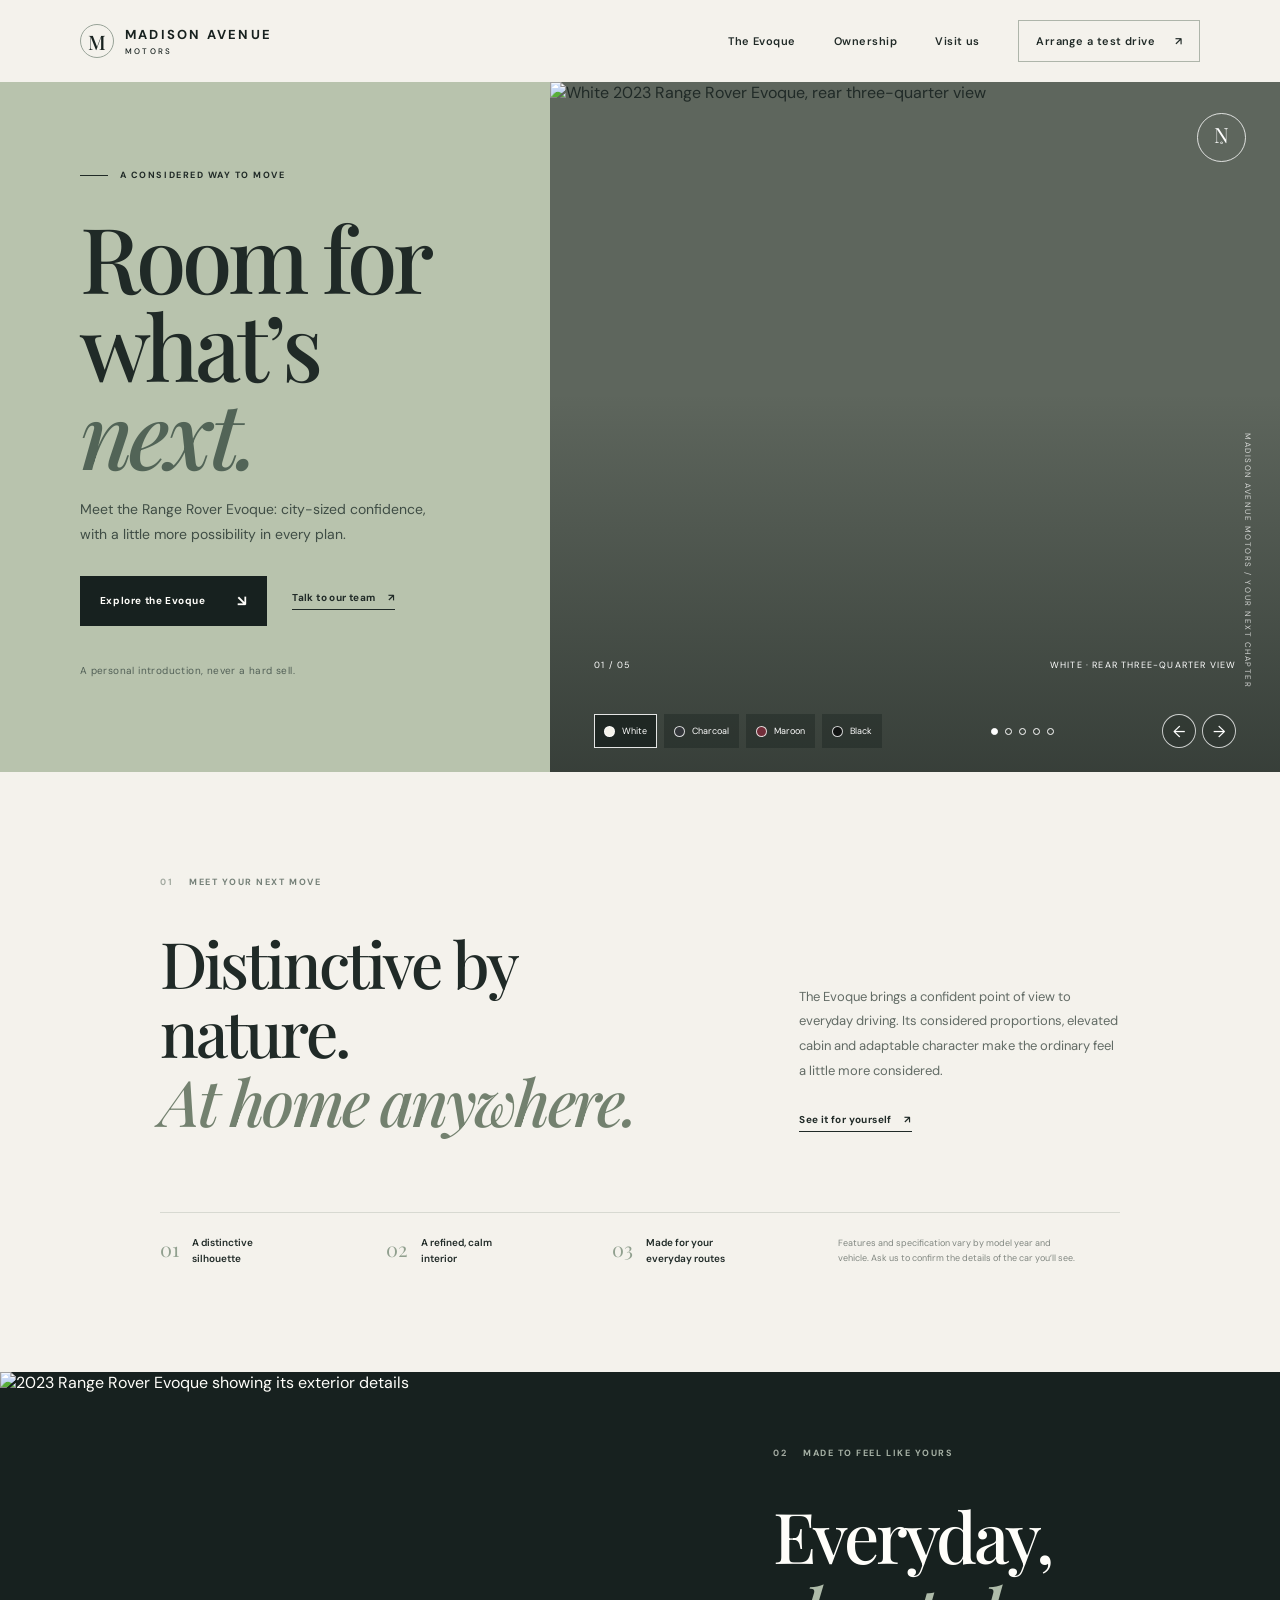
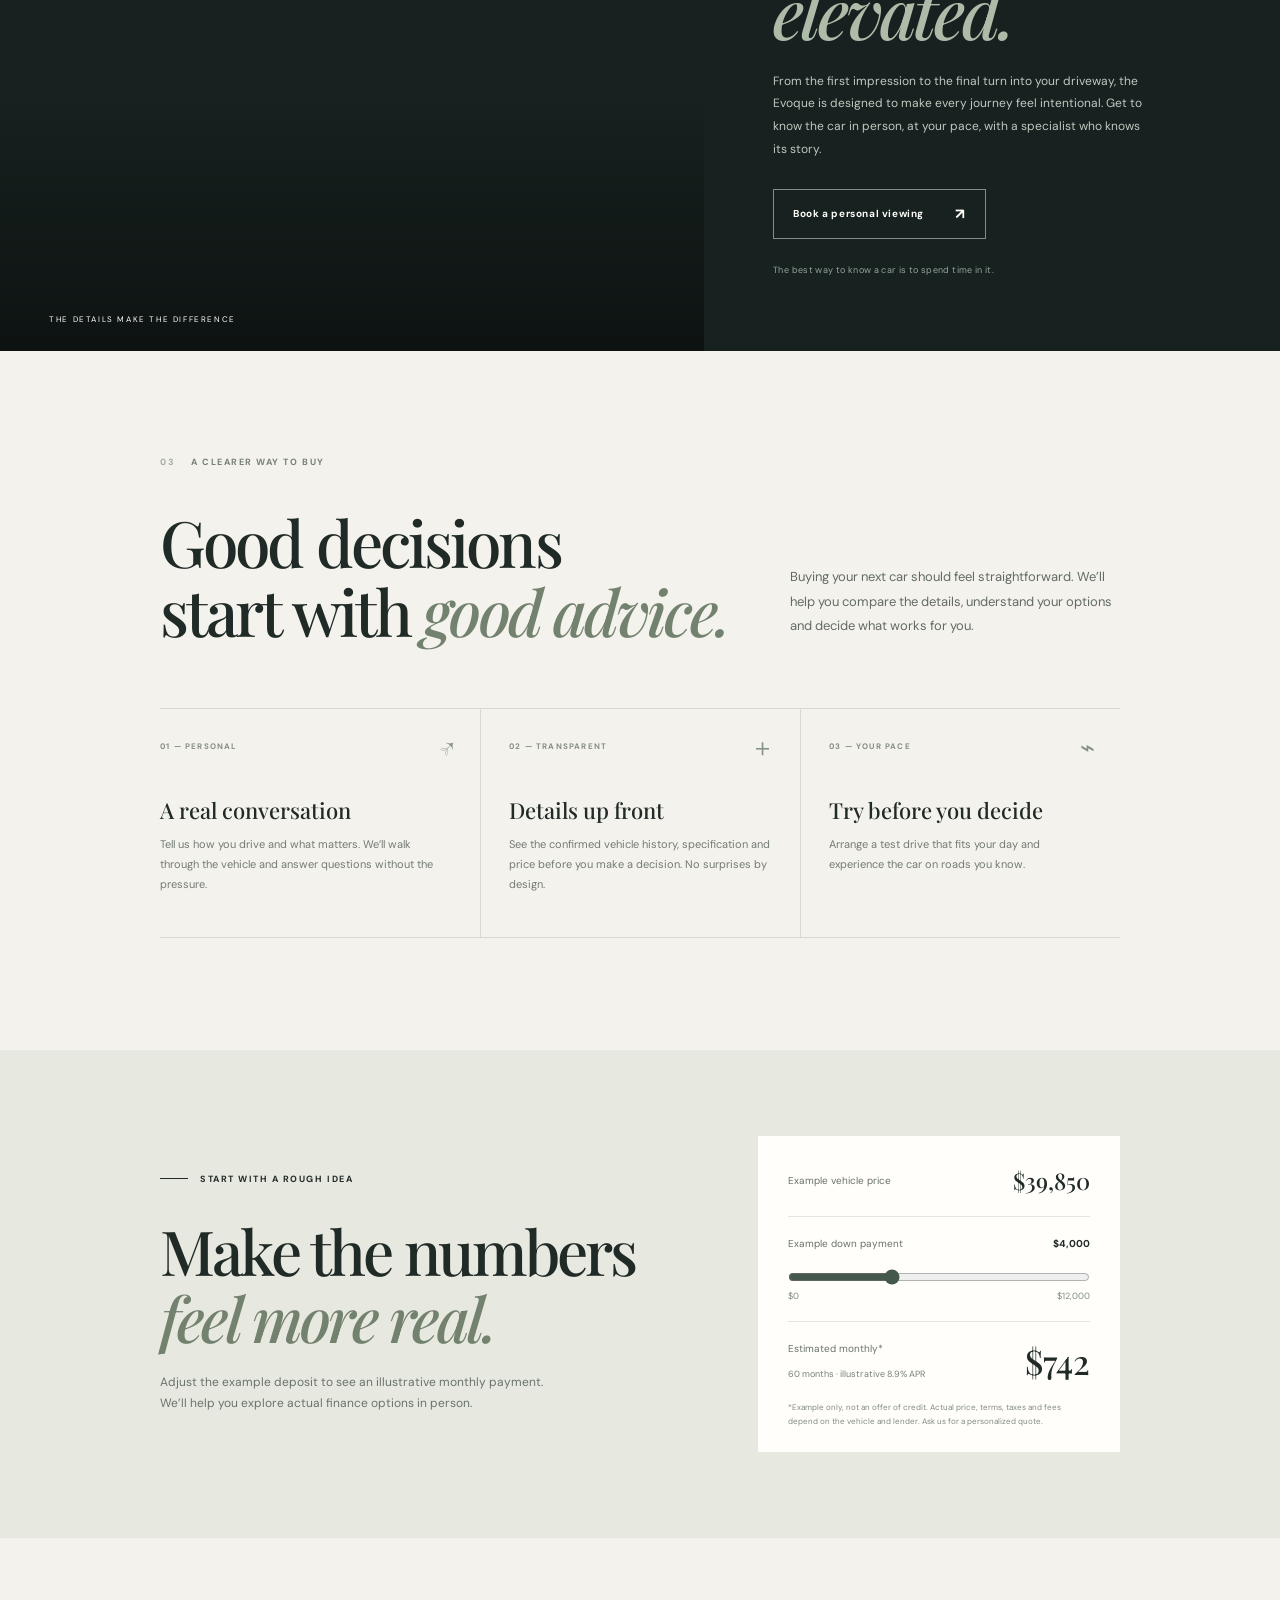
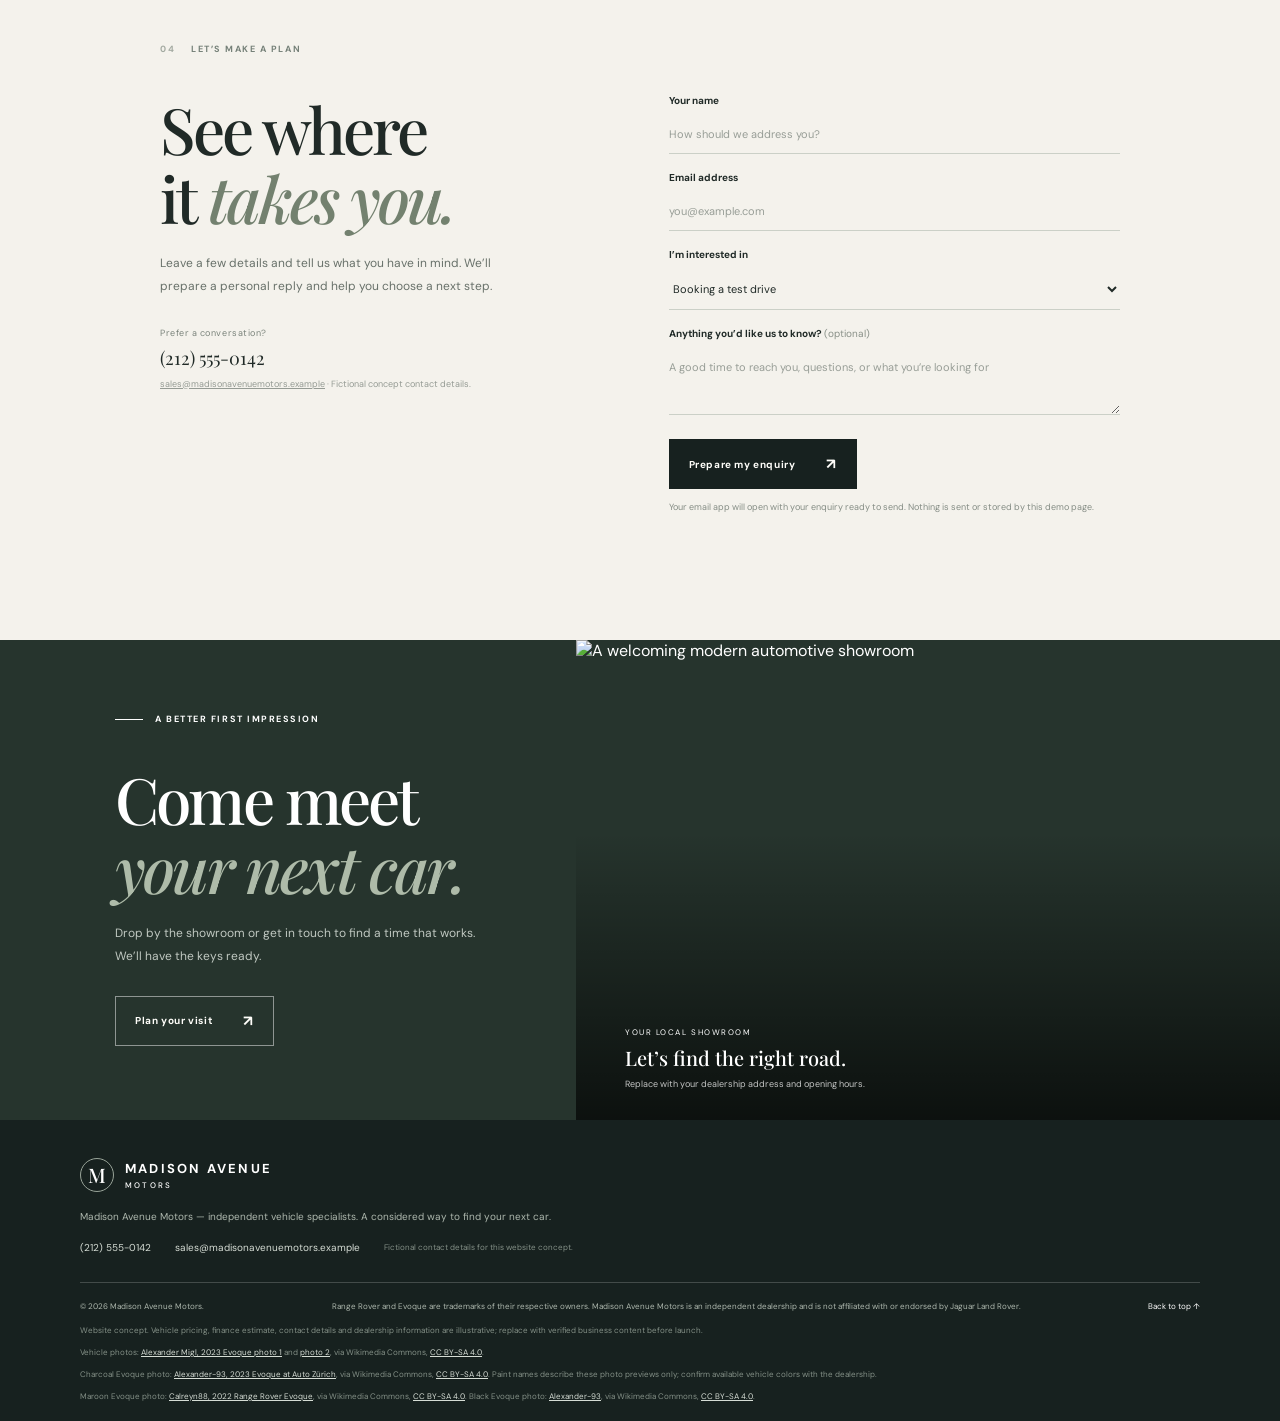
==== index.html @ 3c023bb0 "Initial approach Co-authored-by: Copilot <223556219+Copilot@users.noreply.github.com>" ====
<!doctype html>
<html lang="en">
  <head>
    <meta charset="utf-8">
    <meta name="viewport" content="width=device-width, initial-scale=1">
    <meta name="theme-color" content="#17211f">
    <meta name="description" content="Discover the Range Rover Evoque at Madison Avenue Motors. Explore the vehicle, estimate a payment and arrange a personal test drive.">
    <title>Range Rover Evoque | Madison Avenue Motors</title>
    <link rel="preconnect" href="https://fonts.googleapis.com">
    <link rel="preconnect" href="https://fonts.gstatic.com" crossorigin>
    <link href="https://fonts.googleapis.com/css2?family=DM+Sans:wght@400;500;600;700&family=Playfair+Display:wght@500;600&display=swap" rel="stylesheet">
    <link rel="stylesheet" href="styles.css">
    <script src="script.js" defer></script>
  </head>
  <body>
    <a class="skip-link" href="#main">Skip to content</a>
    <header class="site-header">
      <a class="wordmark" href="#top" aria-label="Madison Avenue Motors home">
        <span class="wordmark-icon" aria-hidden="true">M</span>
        <span>MADISON AVENUE<span class="wordmark-sub">MOTORS</span></span>
      </a>
      <button class="menu-toggle" type="button" aria-expanded="false" aria-controls="primary-nav">
        <span class="sr-only">Toggle navigation</span>
        <span></span><span></span>
      </button>
      <nav class="primary-nav" id="primary-nav" aria-label="Main navigation">
        <a href="#the-evoque">The Evoque</a>
        <a href="#ownership">Ownership</a>
        <a href="#visit">Visit us</a>
        <a class="nav-cta" href="#enquire">Arrange a test drive <span aria-hidden="true">↗</span></a>
      </nav>
    </header>

    <main id="main">
      <section class="hero" id="top" aria-labelledby="hero-title">
        <div class="hero-copy">
          <p class="eyebrow"><span class="eyebrow-line"></span> A considered way to move</p>
          <h1 id="hero-title">Room for<br>what’s <em>next.</em></h1>
          <p class="hero-description">Meet the Range Rover Evoque: city-sized confidence, with a little more possibility in every plan.</p>
          <div class="hero-actions">
            <a class="button button-dark" href="#the-evoque">Explore the Evoque <span aria-hidden="true">↘</span></a>
            <a class="text-link" href="#enquire">Talk to our team <span aria-hidden="true">↗</span></a>
          </div>
          <p class="hero-note">A personal introduction, never a hard sell.</p>
        </div>
        <div class="hero-visual" aria-label="Range Rover Evoque photo gallery">
          <img
            class="gallery-image"
            src="https://thumb.wikimedia.org/wikipedia/commons/thumb/c/c4/2023_Range_Rover_Evoque_%28L551%29_IMG_3586.jpg/1920px-2023_Range_Rover_Evoque_%28L551%29_IMG_3586.jpg"
            alt="White 2023 Range Rover Evoque, rear three-quarter view"
            fetchpriority="high">
          <div class="image-caption" aria-live="polite" aria-atomic="true">
            <span data-gallery-count>01 / 05</span>
            <span data-gallery-caption>White · rear three-quarter view</span>
          </div>
          <div class="gallery-controls">
            <div class="paint-options" role="group" aria-label="Choose a paint preview">
              <button class="paint-swatch is-selected" type="button" data-paint="white" aria-label="Show white Evoque photos" aria-pressed="true">
                <span class="swatch-dot swatch-white" aria-hidden="true"></span>
                <span>White</span>
              </button>
              <button class="paint-swatch" type="button" data-paint="charcoal" aria-label="Show charcoal Evoque photo" aria-pressed="false">
                <span class="swatch-dot swatch-charcoal" aria-hidden="true"></span>
                <span>Charcoal</span>
              </button>
              <button class="paint-swatch" type="button" data-paint="maroon" aria-label="Show maroon Evoque photo" aria-pressed="false">
                <span class="swatch-dot swatch-maroon" aria-hidden="true"></span>
                <span>Maroon</span>
              </button>
              <button class="paint-swatch" type="button" data-paint="black" aria-label="Show black Evoque photo" aria-pressed="false">
                <span class="swatch-dot swatch-black" aria-hidden="true"></span>
                <span>Black</span>
              </button>
            </div>
            <div class="gallery-dots" role="group" aria-label="Choose a gallery photo">
              <button class="gallery-dot is-selected" type="button" data-slide="0" aria-label="Photo 1 of 5" aria-pressed="true"></button>
              <button class="gallery-dot" type="button" data-slide="1" aria-label="Photo 2 of 5" aria-pressed="false"></button>
              <button class="gallery-dot" type="button" data-slide="2" aria-label="Photo 3 of 5" aria-pressed="false"></button>
              <button class="gallery-dot" type="button" data-slide="3" aria-label="Photo 4 of 5" aria-pressed="false"></button>
              <button class="gallery-dot" type="button" data-slide="4" aria-label="Photo 5 of 5" aria-pressed="false"></button>
            </div>
            <div class="gallery-arrows">
              <button class="gallery-arrow" type="button" data-gallery-prev aria-label="Previous photo">←</button>
              <button class="gallery-arrow" type="button" data-gallery-next aria-label="Next photo">→</button>
            </div>
          </div>
          <span class="hero-stamp" aria-hidden="true">N<br><span>°</span></span>
        </div>
        <div class="hero-side-note" aria-hidden="true">MADISON AVENUE MOTORS / YOUR NEXT CHAPTER</div>
      </section>

      <section class="intro section-wrap" id="the-evoque">
        <div class="section-kicker"><span>01</span><span>Meet your next move</span></div>
        <div class="intro-main">
          <h2>Distinctive by nature.<br><em>At home anywhere.</em></h2>
          <div class="intro-body">
            <p>The Evoque brings a confident point of view to everyday driving. Its considered proportions, elevated cabin and adaptable character make the ordinary feel a little more considered.</p>
            <a class="underlined-link" href="#enquire">See it for yourself <span aria-hidden="true">↗</span></a>
          </div>
        </div>
        <div class="detail-strip" aria-label="Vehicle highlights">
          <div><span class="detail-number">01</span><span class="detail-label">A distinctive<br>silhouette</span></div>
          <div><span class="detail-number">02</span><span class="detail-label">A refined, calm<br>interior</span></div>
          <div><span class="detail-number">03</span><span class="detail-label">Made for your<br>everyday routes</span></div>
          <p>Features and specification vary by model year and vehicle. Ask us to confirm the details of the car you’ll see.</p>
        </div>
      </section>

      <section class="vehicle-feature">
        <div class="feature-image">
          <img src="https://thumb.wikimedia.org/wikipedia/commons/thumb/e/e5/2023_Range_Rover_Evoque_%28L551%29_IMG_3588.jpg/1920px-2023_Range_Rover_Evoque_%28L551%29_IMG_3588.jpg" alt="2023 Range Rover Evoque showing its exterior details" loading="lazy">
          <span class="photo-tag">THE DETAILS MAKE THE DIFFERENCE</span>
        </div>
        <div class="feature-copy">
          <div class="section-kicker section-kicker-light"><span>02</span><span>Made to feel like yours</span></div>
          <h2>Everyday,<br><em>elevated.</em></h2>
          <p>From the first impression to the final turn into your driveway, the Evoque is designed to make every journey feel intentional. Get to know the car in person, at your pace, with a specialist who knows its story.</p>
          <a class="button button-light" href="#enquire">Book a personal viewing <span aria-hidden="true">↗</span></a>
          <span class="feature-footnote">The best way to know a car is to spend time in it.</span>
        </div>
      </section>

      <section class="ownership section-wrap" id="ownership">
        <div class="section-kicker"><span>03</span><span>A clearer way to buy</span></div>
        <div class="ownership-heading">
          <h2>Good decisions<br>start with <em>good advice.</em></h2>
          <p>Buying your next car should feel straightforward. We’ll help you compare the details, understand your options and decide what works for you.</p>
        </div>
        <div class="ownership-grid">
          <article class="ownership-card">
            <span class="card-index">01 — PERSONAL</span>
            <span class="card-icon" aria-hidden="true">↗</span>
            <h3>A real conversation</h3>
            <p>Tell us how you drive and what matters. We’ll walk through the vehicle and answer questions without the pressure.</p>
          </article>
          <article class="ownership-card">
            <span class="card-index">02 — TRANSPARENT</span>
            <span class="card-icon" aria-hidden="true">＋</span>
            <h3>Details up front</h3>
            <p>See the confirmed vehicle history, specification and price before you make a decision. No surprises by design.</p>
          </article>
          <article class="ownership-card">
            <span class="card-index">03 — YOUR PACE</span>
            <span class="card-icon" aria-hidden="true">⌁</span>
            <h3>Try before you decide</h3>
            <p>Arrange a test drive that fits your day and experience the car on roads you know.</p>
          </article>
        </div>
      </section>

      <section class="estimate-band" aria-labelledby="estimate-title">
        <div>
          <p class="eyebrow"><span class="eyebrow-line"></span> Start with a rough idea</p>
          <h2 id="estimate-title">Make the numbers<br><em>feel more real.</em></h2>
          <p class="estimate-copy">Adjust the example deposit to see an illustrative monthly payment. We’ll help you explore actual finance options in person.</p>
        </div>
        <div class="calculator" aria-label="Illustrative payment estimator">
          <div class="estimate-price"><span>Example vehicle price</span><strong>$39,850</strong></div>
          <label for="deposit-range">Example down payment <strong id="deposit-value">$4,000</strong></label>
          <input id="deposit-range" type="range" min="0" max="12000" step="500" value="4000" aria-describedby="estimate-disclaimer">
          <div class="range-labels"><span>$0</span><span>$12,000</span></div>
          <div class="payment-output"><span>Estimated monthly*</span><strong id="monthly-payment" aria-live="polite">$742</strong><span class="payment-term">60 months · illustrative 8.9% APR</span></div>
          <p class="estimate-disclaimer" id="estimate-disclaimer">*Example only, not an offer of credit. Actual price, terms, taxes and fees depend on the vehicle and lender. Ask us for a personalized quote.</p>
        </div>
      </section>

      <section class="enquiry section-wrap" id="enquire">
        <div class="section-kicker"><span>04</span><span>Let’s make a plan</span></div>
        <div class="enquiry-layout">
          <div class="enquiry-copy">
            <h2>See where<br>it <em>takes you.</em></h2>
            <p>Leave a few details and tell us what you have in mind. We’ll prepare a personal reply and help you choose a next step.</p>
            <div class="contact-detail"><span>Prefer a conversation?</span><a href="tel:+12125550142">(212) 555-0142</a></div>
            <p class="contact-placeholder"><a href="mailto:sales@madisonavenuemotors.example">sales@madisonavenuemotors.example</a> · Fictional concept contact details.</p>
          </div>
          <form class="enquiry-form" id="enquiry-form">
            <div class="form-row">
              <label for="full-name">Your name</label>
              <input id="full-name" name="name" autocomplete="name" placeholder="How should we address you?" required>
            </div>
            <div class="form-row">
              <label for="email">Email address</label>
              <input id="email" name="email" type="email" autocomplete="email" placeholder="you@example.com" required>
            </div>
            <div class="form-row">
              <label for="interest">I’m interested in</label>
              <select id="interest" name="interest">
                <option>Booking a test drive</option>
                <option>Getting vehicle details</option>
                <option>Discussing finance options</option>
                <option>Part exchanging my car</option>
              </select>
            </div>
            <div class="form-row">
              <label for="message">Anything you’d like us to know? <span>(optional)</span></label>
              <textarea id="message" name="message" rows="3" placeholder="A good time to reach you, questions, or what you’re looking for"></textarea>
            </div>
            <button class="button button-dark form-submit" type="submit">Prepare my enquiry <span aria-hidden="true">↗</span></button>
            <p class="form-privacy">Your email app will open with your enquiry ready to send. Nothing is sent or stored by this demo page.</p>
            <p class="form-status" id="form-status" role="status" aria-live="polite"></p>
          </form>
        </div>
      </section>

      <section class="visit" id="visit">
        <div class="visit-inner">
          <p class="eyebrow"><span class="eyebrow-line"></span> A better first impression</p>
          <h2>Come meet<br><em>your next car.</em></h2>
          <p>Drop by the showroom or get in touch to find a time that works. We’ll have the keys ready.</p>
          <a class="button button-light" href="#enquire">Plan your visit <span aria-hidden="true">↗</span></a>
        </div>
        <div class="visit-image">
          <img src="https://images.unsplash.com/photo-1486262715619-67b85e0b08d3?auto=format&fit=crop&w=1400&q=85" alt="A welcoming modern automotive showroom" loading="lazy">
          <div class="visit-address"><span>YOUR LOCAL SHOWROOM</span><strong>Let’s find the right road.</strong><span>Replace with your dealership address and opening hours.</span></div>
        </div>
      </section>
    </main>

    <footer class="site-footer">
      <a class="wordmark footer-wordmark" href="#top">
        <span class="wordmark-icon" aria-hidden="true">M</span>
        <span>MADISON AVENUE<span class="wordmark-sub">MOTORS</span></span>
      </a>
      <p>Madison Avenue Motors — independent vehicle specialists. A considered way to find your next car.</p>
      <div class="footer-contact">
        <a href="tel:+12125550142">(212) 555-0142</a>
        <a href="mailto:sales@madisonavenuemotors.example">sales@madisonavenuemotors.example</a>
        <span>Fictional contact details for this website concept.</span>
      </div>
      <div class="footer-bottom">
        <span>© <span id="year">2026</span> Madison Avenue Motors.</span>
        <span>Range Rover and Evoque are trademarks of their respective owners. Madison Avenue Motors is an independent dealership and is not affiliated with or endorsed by Jaguar Land Rover.</span>
        <a href="#top">Back to top ↑</a>
      </div>
      <p class="demo-note">Website concept. Vehicle pricing, finance estimate, contact details and dealership information are illustrative; replace with verified business content before launch.</p>
      <p class="demo-note">Vehicle photos: <a href="https://commons.wikimedia.org/wiki/File:2023_Range_Rover_Evoque_(L551)_IMG_3586.jpg" rel="noreferrer">Alexander Migl, 2023 Evoque photo 1</a> and <a href="https://commons.wikimedia.org/wiki/File:2023_Range_Rover_Evoque_(L551)_IMG_3588.jpg" rel="noreferrer">photo 2</a>, via Wikimedia Commons, <a href="https://creativecommons.org/licenses/by-sa/4.0/" rel="noreferrer">CC BY-SA 4.0</a>.</p>
      <p class="demo-note">Charcoal Evoque photo: <a href="https://commons.wikimedia.org/wiki/File:2023_Range_Rover_Evoque_(L551)_Auto_Zuerich_2023_1X7A1476.jpg" rel="noreferrer">Alexander-93, 2023 Evoque at Auto Zürich</a>, via Wikimedia Commons, <a href="https://creativecommons.org/licenses/by-sa/4.0/" rel="noreferrer">CC BY-SA 4.0</a>. Paint names describe these photo previews only; confirm available vehicle colors with the dealership.</p>
      <p class="demo-note">Maroon Evoque photo: <a href="https://commons.wikimedia.org/wiki/File:2022_Range_Rover_Evoque.jpg" rel="noreferrer">Calreyn88, 2022 Range Rover Evoque</a>, via Wikimedia Commons, <a href="https://creativecommons.org/licenses/by-sa/4.0/" rel="noreferrer">CC BY-SA 4.0</a>. Black Evoque photo: <a href="https://commons.wikimedia.org/wiki/File:Range_Rover_Evoque_(L551)_1X7A1765.jpg" rel="noreferrer">Alexander-93</a>, via Wikimedia Commons, <a href="https://creativecommons.org/licenses/by-sa/4.0/" rel="noreferrer">CC BY-SA 4.0</a>.</p>
    </footer>
  </body>
</html>
---- styles.css ----
:root {
  color-scheme: light;
  --ink: #202a27;
  --deep: #17211f;
  --muted: #6e7772;
  --paper: #f4f2ec;
  --white: #fffefa;
  --sage: #b8c3ad;
  --line: #d7d9d1;
  --serif: "Playfair Display", Georgia, serif;
  --sans: "DM Sans", Arial, sans-serif;
}

* { box-sizing: border-box; }
html { scroll-behavior: smooth; scroll-padding-top: 88px; }
body { margin: 0; background: var(--paper); color: var(--ink); font-family: var(--sans); -webkit-font-smoothing: antialiased; }
img { display: block; width: 100%; }
a { color: inherit; }
button, input, select, textarea { font: inherit; }
.sr-only { position: absolute; width: 1px; height: 1px; padding: 0; margin: -1px; overflow: hidden; clip: rect(0, 0, 0, 0); white-space: nowrap; border: 0; }
.skip-link { position: fixed; z-index: 20; top: 10px; left: 10px; transform: translateY(-150%); padding: 12px 16px; color: white; background: var(--deep); }
.skip-link:focus { transform: translateY(0); }

.site-header { position: relative; z-index: 5; display: flex; align-items: center; justify-content: space-between; height: 82px; padding: 0 6.25%; background: var(--paper); }
.wordmark { display: inline-flex; align-items: center; gap: 11px; color: var(--deep); text-decoration: none; font-size: 13px; font-weight: 700; letter-spacing: .17em; }
.wordmark-icon { display: grid; width: 34px; height: 34px; place-items: center; border: 1px solid #98a398; border-radius: 50%; font-family: var(--serif); font-size: 20px; font-weight: 500; letter-spacing: 0; }
.wordmark-sub { display: block; margin-top: 3px; font-size: 8px; font-weight: 500; letter-spacing: .28em; }
.primary-nav { display: flex; align-items: center; gap: clamp(22px, 3vw, 46px); }
.primary-nav a { text-decoration: none; font-size: 11px; font-weight: 600; letter-spacing: .04em; }
.primary-nav a:not(.nav-cta):hover, .underlined-link:hover, .text-link:hover { opacity: .65; }
.primary-nav .nav-cta { padding: 13px 17px; border: 1px solid #aeb5aa; }
.nav-cta span { padding-left: 16px; }
.menu-toggle { display: none; }

.hero { position: relative; display: grid; grid-template-columns: 43% 57%; min-height: min(690px, calc(100vh - 82px)); background: var(--sage); }
.hero-copy { position: relative; z-index: 1; display: flex; flex-direction: column; align-items: flex-start; justify-content: center; padding: 70px 8% 78px 14.5%; background: var(--sage); }
.eyebrow, .section-kicker { display: flex; align-items: center; gap: 12px; margin: 0; font-size: 9px; font-weight: 700; letter-spacing: .17em; text-transform: uppercase; }
.eyebrow-line { width: 28px; height: 1px; background: currentColor; }
h1, h2, h3, p { margin-top: 0; }
h1, h2 { font-family: var(--serif); font-weight: 500; letter-spacing: -.045em; }
h1 { margin: 32px 0 19px; font-size: clamp(60px, 7.1vw, 100px); line-height: .97; }
h1 em, h2 em { font-weight: 500; }
h1 em { color: #526457; }
.hero-description { max-width: 360px; margin-bottom: 29px; color: #3f4d45; font-size: 14px; line-height: 1.8; }
.hero-actions { display: flex; flex-wrap: wrap; align-items: center; gap: 25px; }
.button { display: inline-flex; align-items: center; justify-content: space-between; gap: 31px; min-height: 50px; padding: 0 19px; border: 1px solid transparent; text-decoration: none; font-size: 10px; font-weight: 700; letter-spacing: .06em; cursor: pointer; transition: background .2s ease, color .2s ease; }
.button span { font-size: 15px; }
.button-dark { background: var(--deep); color: var(--white); }
.button-dark:hover { background: #31443b; }
.button-light { border-color: rgba(255,255,255,.48); color: var(--white); }
.button-light:hover { background: var(--white); color: var(--deep); }
.text-link, .underlined-link { padding-bottom: 5px; border-bottom: 1px solid currentColor; text-decoration: none; font-size: 10px; font-weight: 700; letter-spacing: .04em; transition: opacity .2s ease; }
.text-link span, .underlined-link span { padding-left: 10px; }
.hero-note { margin: 38px 0 0; color: #526057; font-size: 10px; letter-spacing: .04em; }
.hero-visual { position: relative; min-height: 500px; overflow: hidden; background: #5e665d; }
.hero-visual::after { position: absolute; inset: 45% 0 0; background: linear-gradient(transparent, rgba(10, 17, 15, .46)); content: ""; }
.hero-visual img { height: 100%; position: absolute; inset: 0; object-fit: cover; object-position: center; transition: opacity .25s ease, transform .7s cubic-bezier(.2,.7,.2,1); }
.hero-visual:hover .gallery-image { transform: scale(1.025); }
.hero-visual .gallery-image.is-changing { opacity: .45; }
.image-caption { position: absolute; z-index: 2; right: 6%; bottom: 101px; left: 6%; display: flex; justify-content: space-between; color: white; font-size: 9px; letter-spacing: .13em; text-transform: uppercase; }
.gallery-controls { position: absolute; z-index: 2; right: 6%; bottom: 24px; left: 6%; display: flex; align-items: center; justify-content: space-between; gap: 18px; }
.paint-options, .gallery-dots, .gallery-arrows { display: flex; align-items: center; }
.paint-options { gap: 7px; }
.paint-swatch { display: inline-flex; align-items: center; gap: 7px; min-height: 34px; padding: 0 9px; border: 1px solid transparent; background: rgba(20,28,25,.34); color: white; font-size: 9px; cursor: pointer; transition: border-color .2s ease, background .2s ease; }
.paint-swatch:hover, .paint-swatch.is-selected { border-color: rgba(255,255,255,.88); background: rgba(20,28,25,.72); }
.swatch-dot { width: 11px; height: 11px; border: 1px solid rgba(255,255,255,.8); border-radius: 50%; }
.swatch-white { background: #f5f3eb; }
.swatch-charcoal { background: #33363a; }
.swatch-maroon { background: #722d39; }
.swatch-black { background: #111312; }
.gallery-dots { gap: 7px; }
.gallery-dot { width: 7px; height: 7px; padding: 0; border: 1px solid white; border-radius: 50%; background: transparent; cursor: pointer; transition: transform .2s ease, background .2s ease; }
.gallery-dot:hover { transform: scale(1.25); }
.gallery-dot.is-selected { background: white; }
.gallery-arrows { gap: 6px; }
.gallery-arrow { display: grid; width: 34px; height: 34px; place-items: center; border: 1px solid rgba(255,255,255,.75); border-radius: 50%; background: rgba(20,28,25,.25); color: white; cursor: pointer; transition: background .2s ease, color .2s ease; }
.gallery-arrow:hover { background: white; color: var(--deep); }
.gallery-arrow:focus-visible, .gallery-dot:focus-visible, .paint-swatch:focus-visible { outline: 2px solid white; outline-offset: 3px; }
.hero-stamp { position: absolute; z-index: 1; top: 31px; right: 34px; display: grid; width: 49px; height: 49px; place-content: center; border: 1px solid rgba(255,255,255,.8); border-radius: 50%; color: white; font-family: var(--serif); font-size: 21px; line-height: .8; text-align: center; }
.hero-stamp span { font-family: var(--sans); font-size: 9px; }
.hero-side-note { position: absolute; right: 2.1%; bottom: 84px; color: rgba(255,255,255,.75); font-size: 8px; letter-spacing: .19em; writing-mode: vertical-rl; }

.section-wrap { padding-right: 12.5%; padding-left: 12.5%; }
.intro { padding-top: 104px; padding-bottom: 105px; }
.section-kicker { gap: 16px; color: #758078; }
.section-kicker span:first-child { color: #a3aaa1; }
.intro-main { display: grid; grid-template-columns: 1fr .58fr; align-items: end; gap: 9%; margin-top: 40px; }
h2 { margin-bottom: 0; font-size: clamp(42px, 5vw, 65px); line-height: 1.08; }
.intro-main h2 em, .ownership-heading h2 em, .enquiry-copy h2 em { color: #73816f; }
.intro-body { padding-bottom: 7px; }
.intro-body p, .ownership-heading > p { margin-bottom: 24px; color: #626b65; font-size: 13px; line-height: 1.9; }
.detail-strip { display: grid; grid-template-columns: 1fr 1fr 1fr 1.25fr; align-items: center; margin-top: 77px; padding-top: 22px; border-top: 1px solid var(--line); }
.detail-strip > div { display: flex; align-items: flex-start; gap: 13px; }
.detail-number { color: #91a08f; font-family: var(--serif); font-size: 20px; }
.detail-label { font-size: 10px; font-weight: 600; line-height: 1.6; }
.detail-strip > p { max-width: 240px; margin: 0; color: #818781; font-size: 9px; line-height: 1.7; }

.vehicle-feature { display: grid; grid-template-columns: 55% 45%; min-height: 570px; background: var(--deep); color: var(--white); }
.feature-image { position: relative; min-height: 500px; overflow: hidden; }
.feature-image img { position: absolute; inset: 0; height: 100%; object-fit: cover; }
.feature-image::after { position: absolute; inset: 55% 0 0; background: linear-gradient(transparent, rgba(0,0,0,.43)); content: ""; }
.photo-tag { position: absolute; z-index: 1; bottom: 27px; left: 7%; color: white; font-size: 8px; letter-spacing: .2em; }
.feature-copy { display: flex; flex-direction: column; align-items: flex-start; justify-content: center; padding: 75px 15% 75px 12%; }
.section-kicker-light { color: #a6b1a5; }
.feature-copy h2, .visit h2 { margin-top: 39px; margin-bottom: 20px; font-size: clamp(48px, 5.5vw, 70px); }
.feature-copy h2 em, .visit h2 em { color: #aebba9; }
.feature-copy > p, .visit-inner > p:not(.eyebrow) { max-width: 380px; margin-bottom: 28px; color: #c0c8c1; font-size: 12px; line-height: 1.9; }
.feature-footnote { margin-top: 25px; color: #96a39a; font-size: 9px; letter-spacing: .04em; }

.ownership { padding-top: 105px; padding-bottom: 112px; }
.ownership-heading { display: flex; align-items: flex-end; justify-content: space-between; gap: 50px; margin-top: 39px; }
.ownership-heading > p { max-width: 330px; margin-bottom: 6px; }
.ownership-grid { display: grid; grid-template-columns: repeat(3, 1fr); margin-top: 63px; border-top: 1px solid var(--line); border-bottom: 1px solid var(--line); }
.ownership-card { position: relative; min-height: 228px; padding: 24px 28px 28px 0; }
.ownership-card + .ownership-card { padding-left: 28px; border-left: 1px solid var(--line); }
.card-index { color: #858d84; font-size: 8px; font-weight: 700; letter-spacing: .15em; }
.card-icon { position: absolute; top: 20px; right: 25px; color: #859482; font-family: var(--serif); font-size: 25px; }
.ownership-card h3 { margin: 41px 0 10px; font-family: var(--serif); font-size: 22px; font-weight: 500; }
.ownership-card p { max-width: 280px; margin-bottom: 0; color: #737b74; font-size: 11px; line-height: 1.8; }
.ownership-card { transition: background .25s ease, transform .25s ease; }
.ownership-card:hover { transform: translateY(-4px); background: rgba(255,255,255,.36); }

.estimate-band { display: grid; grid-template-columns: 1fr .72fr; gap: 10%; align-items: center; padding: 86px 12.5%; background: #e7e8df; }
.estimate-band h2 { margin-top: 33px; font-size: clamp(43px, 4.9vw, 62px); }
.estimate-band h2 em { color: #73816f; }
.estimate-copy { max-width: 390px; margin: 20px 0 0; color: #69736b; font-size: 12px; line-height: 1.8; }
.calculator { padding: 29px 30px 24px; background: var(--white); }
.estimate-price { display: flex; align-items: center; justify-content: space-between; padding-bottom: 20px; border-bottom: 1px solid #e3e5de; }
.estimate-price span, .calculator label, .payment-output > span:first-child { color: #68716b; font-size: 10px; }
.estimate-price strong { font-family: var(--serif); font-size: 23px; font-weight: 500; }
.calculator label { display: flex; justify-content: space-between; margin-top: 20px; }
.calculator label strong { color: var(--ink); }
input[type="range"] { width: 100%; margin: 19px 0 2px; accent-color: #44594b; cursor: pointer; }
.range-labels { display: flex; justify-content: space-between; color: #858d85; font-size: 9px; }
.payment-output { display: grid; grid-template-columns: 1fr auto; align-items: center; margin-top: 19px; padding-top: 16px; border-top: 1px solid #e3e5de; }
.payment-output strong { grid-row: span 2; font-family: var(--serif); font-size: 34px; font-weight: 500; }
.payment-term { margin-top: 5px; color: #788078; font-size: 9px; }
.estimate-disclaimer { margin: 17px 0 0; color: #838a83; font-size: 8px; line-height: 1.7; }

.enquiry { padding-top: 105px; padding-bottom: 108px; }
.enquiry-layout { display: grid; grid-template-columns: .85fr 1fr; gap: 13%; margin-top: 39px; }
.enquiry-copy h2 { font-size: clamp(50px, 5vw, 66px); }
.enquiry-copy > p { max-width: 350px; margin: 20px 0 29px; color: #68716a; font-size: 12px; line-height: 1.9; }
.contact-detail span, .contact-detail a { display: block; }
.contact-detail span { margin-bottom: 7px; color: #7a837b; font-size: 9px; letter-spacing: .06em; }
.contact-detail a { text-decoration: none; font-family: var(--serif); font-size: 18px; }
.enquiry-copy .contact-placeholder { margin-top: 6px; color: #959b94; font-size: 9px; }
.enquiry-form { display: grid; gap: 17px; }
.form-row { display: grid; gap: 8px; }
.form-row label { font-size: 10px; font-weight: 700; }
.form-row label span { color: #899088; font-weight: 400; }
.form-row input, .form-row select, .form-row textarea { width: 100%; padding: 12px 0; border: 0; border-bottom: 1px solid #cbd0c7; border-radius: 0; outline: none; background: transparent; color: var(--ink); font-size: 11px; }
.form-row input:focus, .form-row select:focus, .form-row textarea:focus { border-bottom-color: #405647; box-shadow: 0 1px 0 #405647; }
.form-row input::placeholder, .form-row textarea::placeholder { color: #989e97; }
.form-row textarea { resize: vertical; }
.form-submit { justify-self: start; margin-top: 7px; }
.form-privacy, .form-status { margin: -6px 0 0; color: #858d85; font-size: 9px; line-height: 1.6; }
.form-status:not(:empty) { margin-top: 0; color: #355343; }

.visit { display: grid; grid-template-columns: 45% 55%; min-height: 480px; background: #26342d; color: white; }
.visit-inner { display: flex; flex-direction: column; align-items: flex-start; justify-content: center; padding: 65px 13% 65px 20%; }
.visit h2 { font-size: clamp(47px, 5vw, 65px); }
.visit-image { position: relative; min-height: 440px; overflow: hidden; }
.visit-image::after { position: absolute; inset: 40% 0 0; background: linear-gradient(transparent, rgba(0,0,0,.68)); content: ""; }
.visit-image img { position: absolute; inset: 0; height: 100%; object-fit: cover; }
.visit-address { position: absolute; z-index: 1; right: 7%; bottom: 30px; left: 7%; display: grid; gap: 7px; color: white; }
.visit-address span:first-child { font-size: 8px; letter-spacing: .19em; }
.visit-address strong { font-family: var(--serif); font-size: 20px; font-weight: 500; }
.visit-address span:last-child { color: rgba(255,255,255,.75); font-size: 9px; }

.site-footer { padding: 38px 6.25% 20px; background: var(--deep); color: #d6ddd5; }
.footer-wordmark { color: white; }
.site-footer > p { margin: 18px 0 30px; color: #aeb8ae; font-size: 10px; }
.footer-contact { display: flex; flex-wrap: wrap; align-items: center; gap: 10px 24px; margin: -12px 0 28px; color: #d6ddd5; font-size: 10px; }
.footer-contact a { text-decoration: none; }
.footer-contact a:hover { text-decoration: underline; text-underline-offset: 3px; }
.footer-contact span { color: #849087; font-size: 8px; }
.footer-bottom { display: grid; grid-template-columns: auto 1fr auto; gap: 28px; align-items: center; padding-top: 17px; border-top: 1px solid rgba(255,255,255,.19); color: #aeb8ae; font-size: 8px; line-height: 1.7; }
.footer-bottom > span:nth-child(2) { text-align: center; }
.footer-bottom a { color: white; text-decoration: none; white-space: nowrap; }
.site-footer .demo-note { margin: 12px 0 0; color: #849087; font-size: 8px; }
.site-footer .demo-note a { color: #d6ddd5; }

.reveal { opacity: 0; transform: translateY(20px); transition: opacity .65s ease, transform .65s cubic-bezier(.2,.7,.2,1); transition-delay: var(--reveal-delay, 0ms); }
.reveal.is-visible { opacity: 1; transform: translateY(0); }
a, button { -webkit-tap-highlight-color: transparent; }
a:focus-visible, button:focus-visible, input:focus-visible, select:focus-visible, textarea:focus-visible { outline: 2px solid #526f5c; outline-offset: 3px; }

@media (min-width: 1500px) {
  .site-header, .site-footer { padding-right: max(6.25%, calc((100% - 1400px) / 2)); padding-left: max(6.25%, calc((100% - 1400px) / 2)); }
  .hero-copy { padding-left: max(14.5%, calc((100vw - 1450px) / 2)); }
}
@media (max-width: 900px) {
  .site-header { padding: 0 5%; }
  .primary-nav { gap: 20px; }
  .primary-nav a { font-size: 10px; }
  .hero { grid-template-columns: 46% 54%; min-height: 580px; }
  .hero-copy { padding-left: 10%; }
  .hero-description { font-size: 12px; }
  .section-wrap { padding-right: 8%; padding-left: 8%; }
  .detail-strip { grid-template-columns: repeat(3, 1fr); gap: 20px; }
  .detail-strip > p { grid-column: 1 / -1; max-width: none; }
  .feature-copy { padding-right: 10%; padding-left: 10%; }
  .estimate-band { padding-right: 8%; padding-left: 8%; }
  .enquiry-layout { gap: 8%; }
  .visit-inner { padding-left: 12%; }
}
@media (max-width: 640px) {
  html { scroll-padding-top: 70px; }
  .site-header { height: 70px; padding: 0 22px; }
  .menu-toggle { display: flex; width: 42px; height: 42px; flex-direction: column; align-items: center; justify-content: center; gap: 6px; border: 1px solid #bdc3b9; background: transparent; }
  .menu-toggle span:not(.sr-only) { width: 17px; height: 1px; background: var(--deep); }
  .primary-nav { position: absolute; top: 70px; right: 0; left: 0; display: none; align-items: stretch; gap: 0; padding: 8px 22px 20px; background: var(--paper); box-shadow: 0 16px 20px rgba(20,30,24,.08); }
  .primary-nav.is-open { display: flex; flex-direction: column; }
  .primary-nav a { padding: 15px 3px; border-bottom: 1px solid var(--line); font-size: 12px; }
  .primary-nav .nav-cta { margin-top: 12px; padding: 14px; border: 1px solid #aeb5aa; }
  .hero { display: flex; min-height: 0; flex-direction: column; }
  .hero-copy { order: 1; padding: 53px 25px 43px; }
  .hero-visual { order: 2; min-height: 330px; }
  h1 { margin-top: 25px; font-size: clamp(60px, 17vw, 82px); }
  .hero-description { max-width: 340px; }
  .hero-note { margin-top: 25px; }
  .hero-side-note { display: none; }
  .image-caption { right: 20px; bottom: 83px; left: 20px; font-size: 7px; }
  .gallery-controls { right: 20px; bottom: 18px; left: 20px; display: grid; grid-template-columns: 1fr auto; gap: 9px; }
  .paint-options { grid-column: 1 / -1; justify-content: center; gap: 4px; }
  .paint-swatch { min-height: 31px; gap: 5px; padding: 0 7px; font-size: 8px; }
  .gallery-dots { gap: 5px; }
  .gallery-arrow { width: 31px; height: 31px; }
  .hero-stamp { top: 20px; right: 20px; }
  .section-wrap { padding-right: 25px; padding-left: 25px; }
  .intro { padding-top: 70px; padding-bottom: 70px; }
  .intro-main { grid-template-columns: 1fr; gap: 23px; margin-top: 29px; }
  h2 { font-size: 46px; }
  .intro-body p { margin-bottom: 18px; }
  .detail-strip { grid-template-columns: 1fr 1fr; gap: 20px 13px; margin-top: 45px; }
  .detail-strip > p { margin-top: 6px; }
  .vehicle-feature { grid-template-columns: 1fr; }
  .feature-image { min-height: 330px; }
  .feature-copy { padding: 55px 25px 60px; }
  .feature-copy h2 { margin-top: 30px; }
  .ownership { padding-top: 70px; padding-bottom: 75px; }
  .ownership-heading { align-items: flex-start; flex-direction: column; gap: 19px; margin-top: 29px; }
  .ownership-heading h2 { font-size: 44px; }
  .ownership-grid { grid-template-columns: 1fr; margin-top: 37px; }
  .ownership-card, .ownership-card + .ownership-card { min-height: 0; padding: 22px 35px 24px 0; border-left: 0; }
  .ownership-card + .ownership-card { border-top: 1px solid var(--line); }
  .ownership-card h3 { margin-top: 25px; }
  .card-icon { top: 17px; right: 5px; }
  .estimate-band { grid-template-columns: 1fr; gap: 32px; padding: 65px 25px; }
  .estimate-band h2 { font-size: 45px; }
  .calculator { padding: 23px 20px; }
  .enquiry { padding-top: 70px; padding-bottom: 72px; }
  .enquiry-layout { grid-template-columns: 1fr; gap: 32px; margin-top: 29px; }
  .enquiry-copy h2 { font-size: 52px; }
  .enquiry-form { gap: 14px; }
  .visit { grid-template-columns: 1fr; }
  .visit-inner { padding: 58px 25px 55px; }
  .visit-image { min-height: 330px; }
  .site-footer { padding: 32px 22px 18px; }
  .footer-bottom { grid-template-columns: 1fr auto; gap: 12px; }
  .footer-bottom > span:nth-child(2) { grid-row: 2; grid-column: 1 / -1; text-align: left; }
}
@media (prefers-reduced-motion: reduce) {
  *, *::before, *::after { scroll-behavior: auto !important; transition-duration: .01ms !important; }
  .reveal { opacity: 1; transform: none; }
}
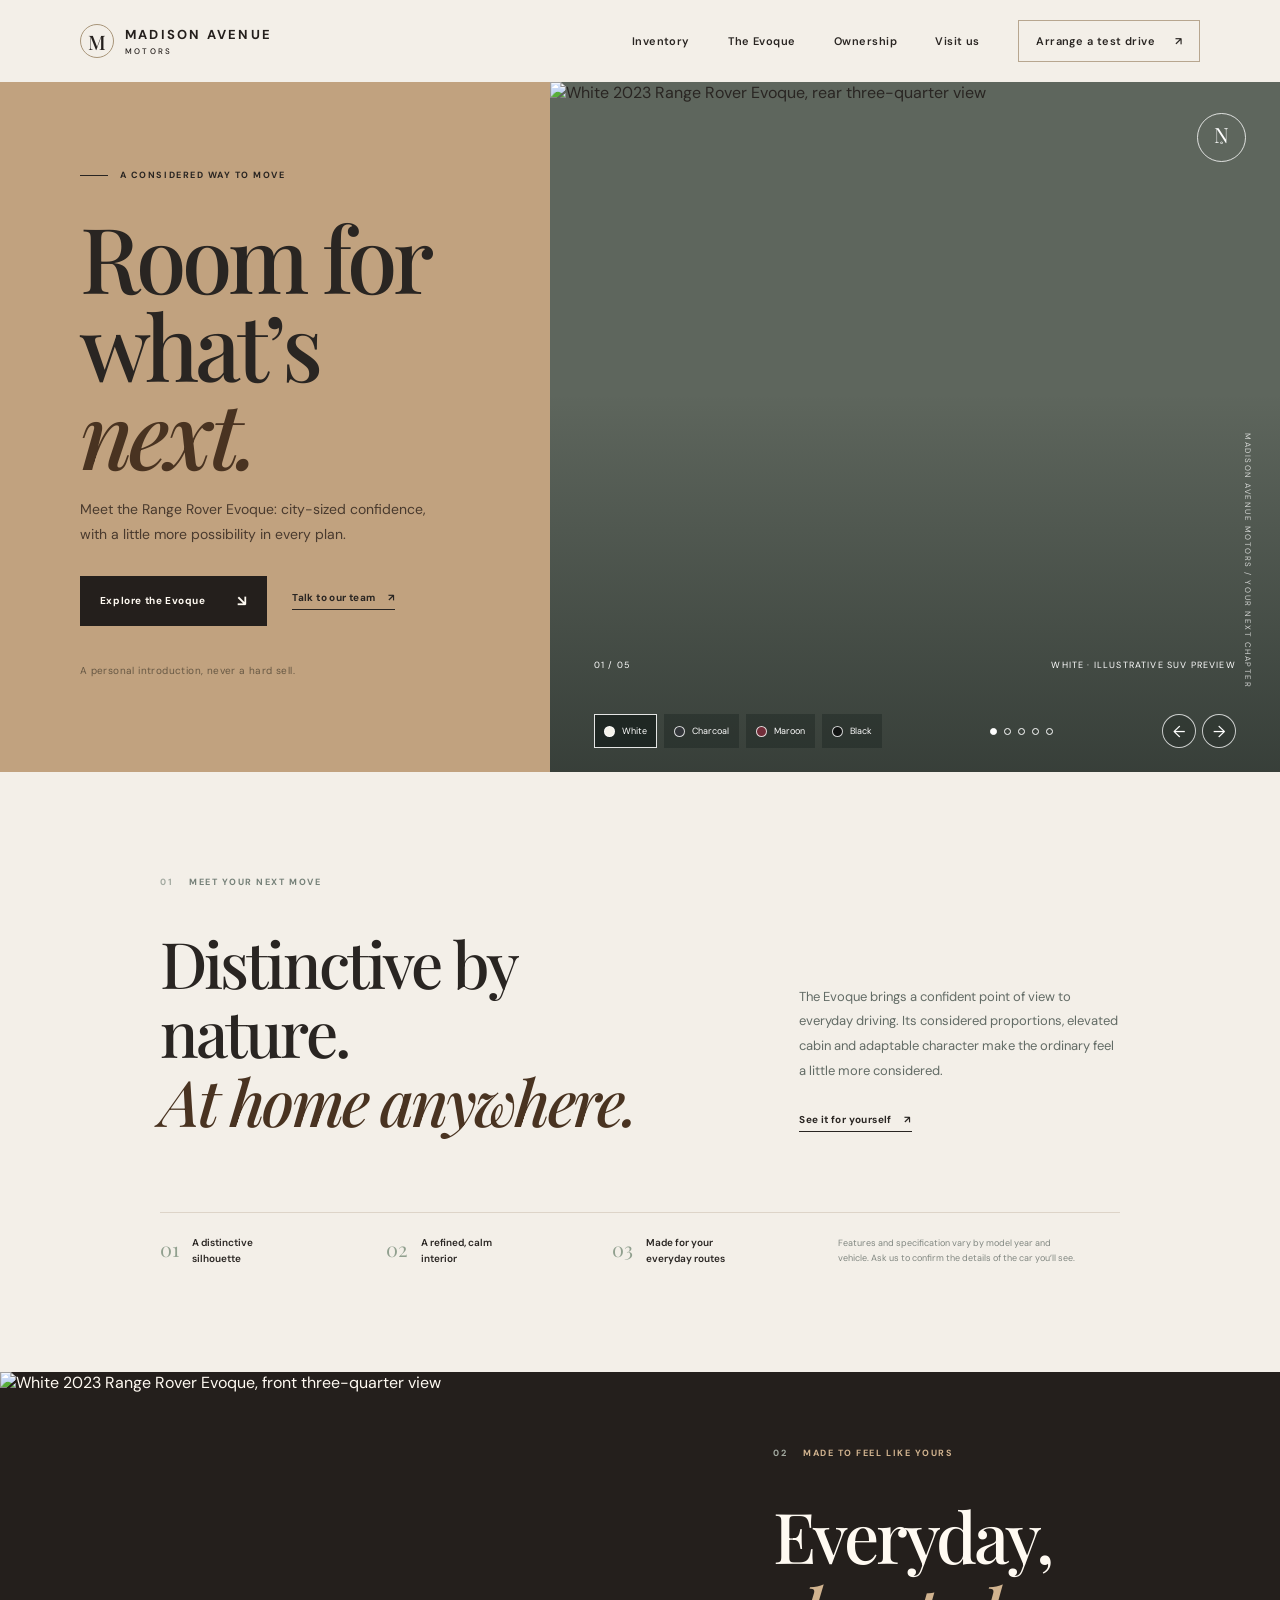
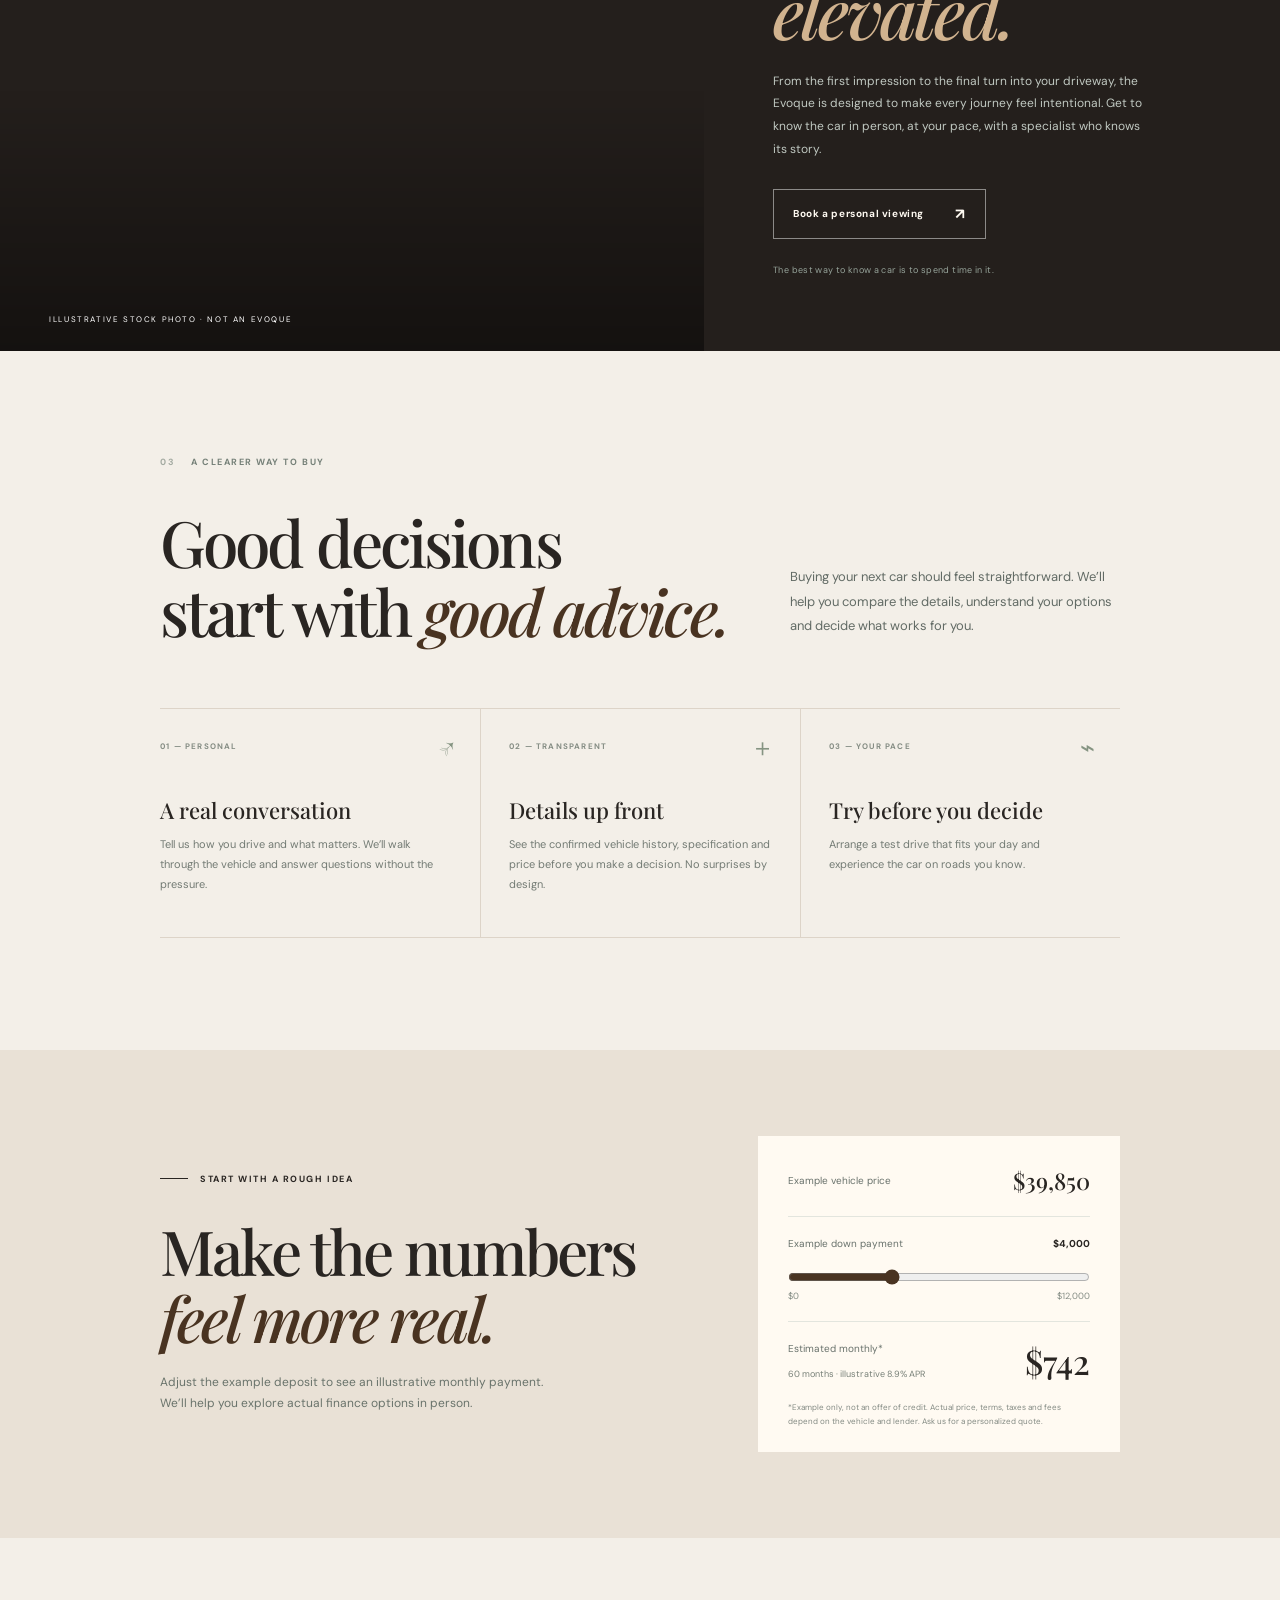
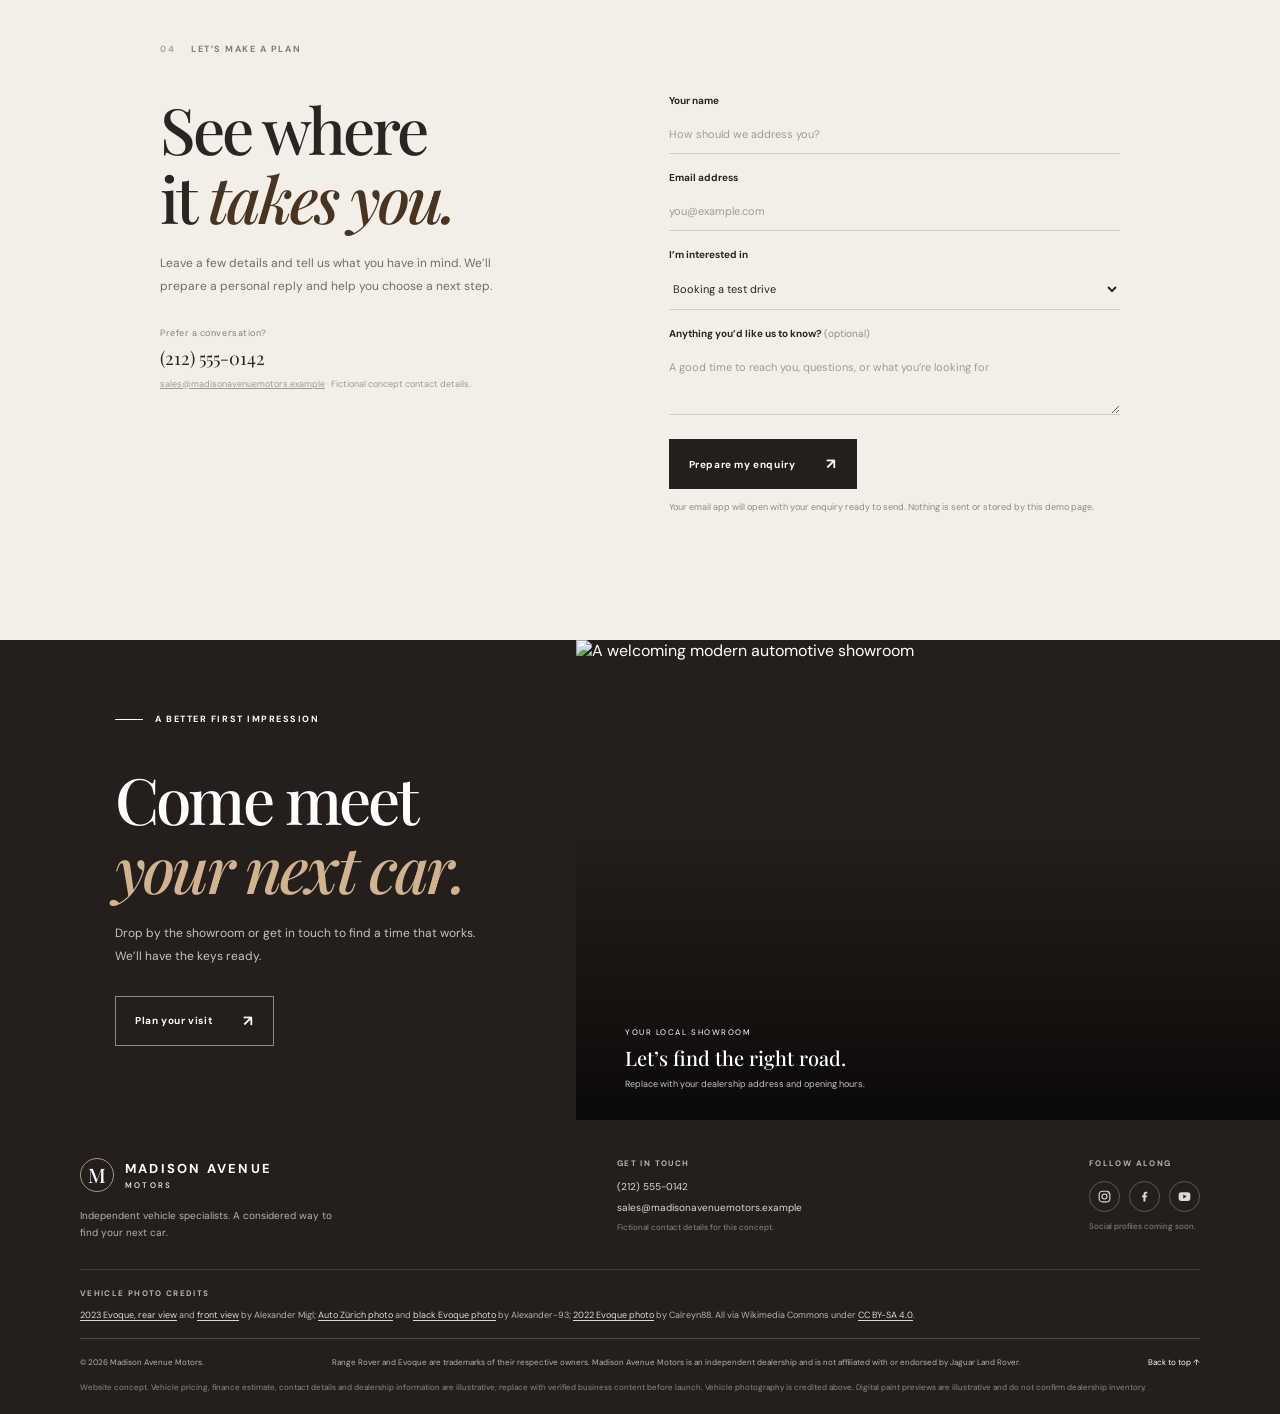
==== commit f39c1ae0: "Refine dealership palette and restore photo credits Co-authored-by: Copilot <223556219+Copilot@users" ====
--- a/index.html
+++ b/index.html
@@ -5,11 +5,13 @@
     <meta name="viewport" content="width=device-width, initial-scale=1">
     <meta name="theme-color" content="#17211f">
     <meta name="description" content="Discover the Range Rover Evoque at Madison Avenue Motors. Explore the vehicle, estimate a payment and arrange a personal test drive.">
+    <meta name="photo-credit" content="Evoque photographs by Alexander Migl, Alexander-93, and Calreyn88 via Wikimedia Commons under CC BY-SA 4.0; full credits in the footer.">
     <title>Range Rover Evoque | Madison Avenue Motors</title>
     <link rel="preconnect" href="https://fonts.googleapis.com">
     <link rel="preconnect" href="https://fonts.gstatic.com" crossorigin>
     <link href="https://fonts.googleapis.com/css2?family=DM+Sans:wght@400;500;600;700&family=Playfair+Display:wght@500;600&display=swap" rel="stylesheet">
     <link rel="stylesheet" href="styles.css">
+    <script src="site.js" defer></script>
     <script src="script.js" defer></script>
   </head>
   <body>
@@ -24,6 +26,7 @@
         <span></span><span></span>
       </button>
       <nav class="primary-nav" id="primary-nav" aria-label="Main navigation">
+        <a href="inventory.html">Inventory</a>
         <a href="#the-evoque">The Evoque</a>
         <a href="#ownership">Ownership</a>
         <a href="#visit">Visit us</a>
@@ -43,15 +46,19 @@
           </div>
           <p class="hero-note">A personal introduction, never a hard sell.</p>
         </div>
-        <div class="hero-visual" aria-label="Range Rover Evoque photo gallery">
+        <div class="hero-visual" aria-label="Illustrative SUV color preview" data-paint-preview="white">
           <img
             class="gallery-image"
             src="https://thumb.wikimedia.org/wikipedia/commons/thumb/c/c4/2023_Range_Rover_Evoque_%28L551%29_IMG_3586.jpg/1920px-2023_Range_Rover_Evoque_%28L551%29_IMG_3586.jpg"
             alt="White 2023 Range Rover Evoque, rear three-quarter view"
+            data-photo-author="Alexander Migl"
+            data-photo-license="CC BY-SA 4.0"
+            data-photo-source="https://commons.wikimedia.org/wiki/File:2023_Range_Rover_Evoque_(L551)_IMG_3586.jpg"
+            data-paint-preview="white"
             fetchpriority="high">
           <div class="image-caption" aria-live="polite" aria-atomic="true">
             <span data-gallery-count>01 / 05</span>
-            <span data-gallery-caption>White · rear three-quarter view</span>
+            <span data-gallery-caption>White · illustrative SUV preview</span>
           </div>
           <div class="gallery-controls">
             <div class="paint-options" role="group" aria-label="Choose a paint preview">
@@ -73,11 +80,11 @@
               </button>
             </div>
             <div class="gallery-dots" role="group" aria-label="Choose a gallery photo">
-              <button class="gallery-dot is-selected" type="button" data-slide="0" aria-label="Photo 1 of 5" aria-pressed="true"></button>
-              <button class="gallery-dot" type="button" data-slide="1" aria-label="Photo 2 of 5" aria-pressed="false"></button>
-              <button class="gallery-dot" type="button" data-slide="2" aria-label="Photo 3 of 5" aria-pressed="false"></button>
-              <button class="gallery-dot" type="button" data-slide="3" aria-label="Photo 4 of 5" aria-pressed="false"></button>
-              <button class="gallery-dot" type="button" data-slide="4" aria-label="Photo 5 of 5" aria-pressed="false"></button>
+              <button class="gallery-dot is-selected" type="button" data-slide="0" aria-label="White Evoque, rear view" aria-pressed="true"></button>
+              <button class="gallery-dot" type="button" data-slide="1" aria-label="White Evoque, front view" aria-pressed="false"></button>
+              <button class="gallery-dot" type="button" data-slide="2" aria-label="Charcoal Evoque preview" aria-pressed="false"></button>
+              <button class="gallery-dot" type="button" data-slide="3" aria-label="Maroon Evoque preview" aria-pressed="false"></button>
+              <button class="gallery-dot" type="button" data-slide="4" aria-label="Black Evoque preview" aria-pressed="false"></button>
             </div>
             <div class="gallery-arrows">
               <button class="gallery-arrow" type="button" data-gallery-prev aria-label="Previous photo">←</button>
@@ -108,8 +115,8 @@
 
       <section class="vehicle-feature">
         <div class="feature-image">
-          <img src="https://thumb.wikimedia.org/wikipedia/commons/thumb/e/e5/2023_Range_Rover_Evoque_%28L551%29_IMG_3588.jpg/1920px-2023_Range_Rover_Evoque_%28L551%29_IMG_3588.jpg" alt="2023 Range Rover Evoque showing its exterior details" loading="lazy">
-          <span class="photo-tag">THE DETAILS MAKE THE DIFFERENCE</span>
+          <img src="https://thumb.wikimedia.org/wikipedia/commons/thumb/e/e5/2023_Range_Rover_Evoque_%28L551%29_IMG_3588.jpg/1920px-2023_Range_Rover_Evoque_%28L551%29_IMG_3588.jpg" alt="White 2023 Range Rover Evoque, front three-quarter view" data-photo-author="Alexander Migl" data-photo-license="CC BY-SA 4.0" data-photo-source="https://commons.wikimedia.org/wiki/File:2023_Range_Rover_Evoque_(L551)_IMG_3588.jpg" loading="lazy">
+          <span class="photo-tag">ILLUSTRATIVE STOCK PHOTO · NOT AN EVOQUE</span>
         </div>
         <div class="feature-copy">
           <div class="section-kicker section-kicker-light"><span>02</span><span>Made to feel like yours</span></div>
@@ -217,25 +224,40 @@
     </main>
 
     <footer class="site-footer">
-      <a class="wordmark footer-wordmark" href="#top">
-        <span class="wordmark-icon" aria-hidden="true">M</span>
-        <span>MADISON AVENUE<span class="wordmark-sub">MOTORS</span></span>
-      </a>
-      <p>Madison Avenue Motors — independent vehicle specialists. A considered way to find your next car.</p>
-      <div class="footer-contact">
-        <a href="tel:+12125550142">(212) 555-0142</a>
-        <a href="mailto:sales@madisonavenuemotors.example">sales@madisonavenuemotors.example</a>
-        <span>Fictional contact details for this website concept.</span>
+      <div class="footer-main">
+        <div class="footer-brand">
+          <a class="wordmark footer-wordmark" href="#top">
+            <span class="wordmark-icon" aria-hidden="true">M</span>
+            <span>MADISON AVENUE<span class="wordmark-sub">MOTORS</span></span>
+          </a>
+          <p>Independent vehicle specialists. A considered way to find your next car.</p>
+        </div>
+        <div class="footer-contact">
+          <span class="footer-heading">GET IN TOUCH</span>
+          <a href="tel:+12125550142">(212) 555-0142</a>
+          <a href="mailto:sales@madisonavenuemotors.example">sales@madisonavenuemotors.example</a>
+          <span class="footer-placeholder">Fictional contact details for this concept.</span>
+        </div>
+        <div class="footer-social" role="group" aria-label="Social profiles coming soon">
+          <span class="footer-heading">FOLLOW ALONG</span>
+          <div class="footer-social-icons">
+            <span class="social-icon" role="img" aria-label="Instagram profile to be added" title="Instagram profile to be added"><svg viewBox="0 0 24 24" aria-hidden="true"><rect x="3.5" y="3.5" width="17" height="17" rx="5"></rect><circle cx="12" cy="12" r="4"></circle><circle class="social-icon-dot" cx="17.6" cy="6.7" r="1"></circle></svg></span>
+            <span class="social-icon" role="img" aria-label="Facebook profile to be added" title="Facebook profile to be added"><svg viewBox="0 0 24 24" aria-hidden="true"><path d="M13.5 20v-7h2.4l.4-2.8h-2.8V8.4c0-.8.3-1.4 1.4-1.4h1.5V4.5c-.3 0-1.2-.1-2.3-.1-2.3 0-3.8 1.4-3.8 3.9v1.9H8v2.8h2.3v7h3.2Z"></path></svg></span>
+            <span class="social-icon" role="img" aria-label="YouTube channel to be added" title="YouTube channel to be added"><svg viewBox="0 0 24 24" aria-hidden="true"><path d="M21 7.2a2.5 2.5 0 0 0-1.8-1.8C17.6 5 12 5 12 5s-5.6 0-7.2.4A2.5 2.5 0 0 0 3 7.2 26 26 0 0 0 2.6 12a26 26 0 0 0 .4 4.8 2.5 2.5 0 0 0 1.8 1.8C6.4 19 12 19 12 19s5.6 0 7.2-.4a2.5 2.5 0 0 0 1.8-1.8 26 26 0 0 0 .4-4.8 26 26 0 0 0-.4-4.8ZM10 15.2V8.8l5.5 3.2-5.5 3.2Z"></path></svg></span>
+          </div>
+          <span class="footer-placeholder">Social profiles coming soon.</span>
+        </div>
+      </div>
+      <div class="footer-photo-credits" aria-labelledby="photo-credits-heading">
+        <span class="footer-heading" id="photo-credits-heading">VEHICLE PHOTO CREDITS</span>
+        <p><a href="https://commons.wikimedia.org/wiki/File:2023_Range_Rover_Evoque_(L551)_IMG_3586.jpg" rel="license noopener noreferrer">2023 Evoque, rear view</a> and <a href="https://commons.wikimedia.org/wiki/File:2023_Range_Rover_Evoque_(L551)_IMG_3588.jpg" rel="license noopener noreferrer">front view</a> by Alexander Migl; <a href="https://commons.wikimedia.org/wiki/File:2023_Range_Rover_Evoque_(L551)_Auto_Zuerich_2023_1X7A1476.jpg" rel="license noopener noreferrer">Auto Zürich photo</a> and <a href="https://commons.wikimedia.org/wiki/File:Range_Rover_Evoque_(L551)_1X7A1765.jpg" rel="license noopener noreferrer">black Evoque photo</a> by Alexander-93; <a href="https://commons.wikimedia.org/wiki/File:2022_Range_Rover_Evoque.jpg" rel="license noopener noreferrer">2022 Evoque photo</a> by Calreyn88. All via Wikimedia Commons under <a href="https://creativecommons.org/licenses/by-sa/4.0/" rel="license noopener noreferrer">CC BY-SA 4.0</a>.</p>
       </div>
       <div class="footer-bottom">
-        <span>© <span id="year">2026</span> Madison Avenue Motors.</span>
+        <span>© <span data-current-year>2026</span> Madison Avenue Motors.</span>
         <span>Range Rover and Evoque are trademarks of their respective owners. Madison Avenue Motors is an independent dealership and is not affiliated with or endorsed by Jaguar Land Rover.</span>
         <a href="#top">Back to top ↑</a>
       </div>
-      <p class="demo-note">Website concept. Vehicle pricing, finance estimate, contact details and dealership information are illustrative; replace with verified business content before launch.</p>
-      <p class="demo-note">Vehicle photos: <a href="https://commons.wikimedia.org/wiki/File:2023_Range_Rover_Evoque_(L551)_IMG_3586.jpg" rel="noreferrer">Alexander Migl, 2023 Evoque photo 1</a> and <a href="https://commons.wikimedia.org/wiki/File:2023_Range_Rover_Evoque_(L551)_IMG_3588.jpg" rel="noreferrer">photo 2</a>, via Wikimedia Commons, <a href="https://creativecommons.org/licenses/by-sa/4.0/" rel="noreferrer">CC BY-SA 4.0</a>.</p>
-      <p class="demo-note">Charcoal Evoque photo: <a href="https://commons.wikimedia.org/wiki/File:2023_Range_Rover_Evoque_(L551)_Auto_Zuerich_2023_1X7A1476.jpg" rel="noreferrer">Alexander-93, 2023 Evoque at Auto Zürich</a>, via Wikimedia Commons, <a href="https://creativecommons.org/licenses/by-sa/4.0/" rel="noreferrer">CC BY-SA 4.0</a>. Paint names describe these photo previews only; confirm available vehicle colors with the dealership.</p>
-      <p class="demo-note">Maroon Evoque photo: <a href="https://commons.wikimedia.org/wiki/File:2022_Range_Rover_Evoque.jpg" rel="noreferrer">Calreyn88, 2022 Range Rover Evoque</a>, via Wikimedia Commons, <a href="https://creativecommons.org/licenses/by-sa/4.0/" rel="noreferrer">CC BY-SA 4.0</a>. Black Evoque photo: <a href="https://commons.wikimedia.org/wiki/File:Range_Rover_Evoque_(L551)_1X7A1765.jpg" rel="noreferrer">Alexander-93</a>, via Wikimedia Commons, <a href="https://creativecommons.org/licenses/by-sa/4.0/" rel="noreferrer">CC BY-SA 4.0</a>.</p>
+      <p class="demo-note">Website concept. Vehicle pricing, finance estimate, contact details and dealership information are illustrative; replace with verified business content before launch. Vehicle photography is credited above. Digital paint previews are illustrative and do not confirm dealership inventory.</p>
     </footer>
   </body>
 </html>
--- a/styles.css
+++ b/styles.css
@@ -1,12 +1,15 @@
 :root {
   color-scheme: light;
-  --ink: #202a27;
-  --deep: #17211f;
-  --muted: #6e7772;
-  --paper: #f4f2ec;
-  --white: #fffefa;
-  --sage: #b8c3ad;
-  --line: #d7d9d1;
+  --ink: #292522;
+  --deep: #241f1c;
+  --muted: #6b6259;
+  --paper: #f3efe8;
+  --white: #fffaf2;
+  --cognac: #c1a27f;
+  --accent: #493321;
+  --accent-soft: #d1b38f;
+  --surface-alt: #e9e1d6;
+  --line: #ddd4c8;
   --serif: "Playfair Display", Georgia, serif;
   --sans: "DM Sans", Arial, sans-serif;
 }
@@ -23,40 +26,40 @@
 
 .site-header { position: relative; z-index: 5; display: flex; align-items: center; justify-content: space-between; height: 82px; padding: 0 6.25%; background: var(--paper); }
 .wordmark { display: inline-flex; align-items: center; gap: 11px; color: var(--deep); text-decoration: none; font-size: 13px; font-weight: 700; letter-spacing: .17em; }
-.wordmark-icon { display: grid; width: 34px; height: 34px; place-items: center; border: 1px solid #98a398; border-radius: 50%; font-family: var(--serif); font-size: 20px; font-weight: 500; letter-spacing: 0; }
+.wordmark-icon { display: grid; width: 34px; height: 34px; place-items: center; border: 1px solid #a89579; border-radius: 50%; font-family: var(--serif); font-size: 20px; font-weight: 500; letter-spacing: 0; }
 .wordmark-sub { display: block; margin-top: 3px; font-size: 8px; font-weight: 500; letter-spacing: .28em; }
 .primary-nav { display: flex; align-items: center; gap: clamp(22px, 3vw, 46px); }
 .primary-nav a { text-decoration: none; font-size: 11px; font-weight: 600; letter-spacing: .04em; }
 .primary-nav a:not(.nav-cta):hover, .underlined-link:hover, .text-link:hover { opacity: .65; }
-.primary-nav .nav-cta { padding: 13px 17px; border: 1px solid #aeb5aa; }
+.primary-nav .nav-cta { padding: 13px 17px; border: 1px solid #b7a68f; }
 .nav-cta span { padding-left: 16px; }
 .menu-toggle { display: none; }
 
-.hero { position: relative; display: grid; grid-template-columns: 43% 57%; min-height: min(690px, calc(100vh - 82px)); background: var(--sage); }
-.hero-copy { position: relative; z-index: 1; display: flex; flex-direction: column; align-items: flex-start; justify-content: center; padding: 70px 8% 78px 14.5%; background: var(--sage); }
+.hero { position: relative; display: grid; grid-template-columns: 43% 57%; min-height: min(690px, calc(100vh - 82px)); background: var(--cognac); }
+.hero-copy { position: relative; z-index: 1; display: flex; flex-direction: column; align-items: flex-start; justify-content: center; padding: 70px 8% 78px 14.5%; background: var(--cognac); }
 .eyebrow, .section-kicker { display: flex; align-items: center; gap: 12px; margin: 0; font-size: 9px; font-weight: 700; letter-spacing: .17em; text-transform: uppercase; }
 .eyebrow-line { width: 28px; height: 1px; background: currentColor; }
 h1, h2, h3, p { margin-top: 0; }
 h1, h2 { font-family: var(--serif); font-weight: 500; letter-spacing: -.045em; }
 h1 { margin: 32px 0 19px; font-size: clamp(60px, 7.1vw, 100px); line-height: .97; }
 h1 em, h2 em { font-weight: 500; }
-h1 em { color: #526457; }
-.hero-description { max-width: 360px; margin-bottom: 29px; color: #3f4d45; font-size: 14px; line-height: 1.8; }
+h1 em { color: var(--accent); }
+.hero-description { max-width: 360px; margin-bottom: 29px; color: #493a2e; font-size: 14px; line-height: 1.8; }
 .hero-actions { display: flex; flex-wrap: wrap; align-items: center; gap: 25px; }
 .button { display: inline-flex; align-items: center; justify-content: space-between; gap: 31px; min-height: 50px; padding: 0 19px; border: 1px solid transparent; text-decoration: none; font-size: 10px; font-weight: 700; letter-spacing: .06em; cursor: pointer; transition: background .2s ease, color .2s ease; }
 .button span { font-size: 15px; }
 .button-dark { background: var(--deep); color: var(--white); }
-.button-dark:hover { background: #31443b; }
+.button-dark:hover { background: #46372c; }
 .button-light { border-color: rgba(255,255,255,.48); color: var(--white); }
 .button-light:hover { background: var(--white); color: var(--deep); }
 .text-link, .underlined-link { padding-bottom: 5px; border-bottom: 1px solid currentColor; text-decoration: none; font-size: 10px; font-weight: 700; letter-spacing: .04em; transition: opacity .2s ease; }
 .text-link span, .underlined-link span { padding-left: 10px; }
-.hero-note { margin: 38px 0 0; color: #526057; font-size: 10px; letter-spacing: .04em; }
+.hero-note { margin: 38px 0 0; color: #675844; font-size: 10px; letter-spacing: .04em; }
 .hero-visual { position: relative; min-height: 500px; overflow: hidden; background: #5e665d; }
 .hero-visual::after { position: absolute; inset: 45% 0 0; background: linear-gradient(transparent, rgba(10, 17, 15, .46)); content: ""; }
 .hero-visual img { height: 100%; position: absolute; inset: 0; object-fit: cover; object-position: center; transition: opacity .25s ease, transform .7s cubic-bezier(.2,.7,.2,1); }
 .hero-visual:hover .gallery-image { transform: scale(1.025); }
-.hero-visual .gallery-image.is-changing { opacity: .45; }
+.hero-visual .gallery-image-incoming { z-index: 1; }
 .image-caption { position: absolute; z-index: 2; right: 6%; bottom: 101px; left: 6%; display: flex; justify-content: space-between; color: white; font-size: 9px; letter-spacing: .13em; text-transform: uppercase; }
 .gallery-controls { position: absolute; z-index: 2; right: 6%; bottom: 24px; left: 6%; display: flex; align-items: center; justify-content: space-between; gap: 18px; }
 .paint-options, .gallery-dots, .gallery-arrows { display: flex; align-items: center; }
@@ -86,7 +89,7 @@
 .section-kicker span:first-child { color: #a3aaa1; }
 .intro-main { display: grid; grid-template-columns: 1fr .58fr; align-items: end; gap: 9%; margin-top: 40px; }
 h2 { margin-bottom: 0; font-size: clamp(42px, 5vw, 65px); line-height: 1.08; }
-.intro-main h2 em, .ownership-heading h2 em, .enquiry-copy h2 em { color: #73816f; }
+.intro-main h2 em, .ownership-heading h2 em, .enquiry-copy h2 em { color: var(--accent); }
 .intro-body { padding-bottom: 7px; }
 .intro-body p, .ownership-heading > p { margin-bottom: 24px; color: #626b65; font-size: 13px; line-height: 1.9; }
 .detail-strip { display: grid; grid-template-columns: 1fr 1fr 1fr 1.25fr; align-items: center; margin-top: 77px; padding-top: 22px; border-top: 1px solid var(--line); }
@@ -101,9 +104,9 @@
 .feature-image::after { position: absolute; inset: 55% 0 0; background: linear-gradient(transparent, rgba(0,0,0,.43)); content: ""; }
 .photo-tag { position: absolute; z-index: 1; bottom: 27px; left: 7%; color: white; font-size: 8px; letter-spacing: .2em; }
 .feature-copy { display: flex; flex-direction: column; align-items: flex-start; justify-content: center; padding: 75px 15% 75px 12%; }
-.section-kicker-light { color: #a6b1a5; }
+.section-kicker-light { color: var(--accent-soft); }
 .feature-copy h2, .visit h2 { margin-top: 39px; margin-bottom: 20px; font-size: clamp(48px, 5.5vw, 70px); }
-.feature-copy h2 em, .visit h2 em { color: #aebba9; }
+.feature-copy h2 em, .visit h2 em { color: var(--accent-soft); }
 .feature-copy > p, .visit-inner > p:not(.eyebrow) { max-width: 380px; margin-bottom: 28px; color: #c0c8c1; font-size: 12px; line-height: 1.9; }
 .feature-footnote { margin-top: 25px; color: #96a39a; font-size: 9px; letter-spacing: .04em; }
 
@@ -120,9 +123,9 @@
 .ownership-card { transition: background .25s ease, transform .25s ease; }
 .ownership-card:hover { transform: translateY(-4px); background: rgba(255,255,255,.36); }
 
-.estimate-band { display: grid; grid-template-columns: 1fr .72fr; gap: 10%; align-items: center; padding: 86px 12.5%; background: #e7e8df; }
+.estimate-band { display: grid; grid-template-columns: 1fr .72fr; gap: 10%; align-items: center; padding: 86px 12.5%; background: var(--surface-alt); }
 .estimate-band h2 { margin-top: 33px; font-size: clamp(43px, 4.9vw, 62px); }
-.estimate-band h2 em { color: #73816f; }
+.estimate-band h2 em { color: var(--accent); }
 .estimate-copy { max-width: 390px; margin: 20px 0 0; color: #69736b; font-size: 12px; line-height: 1.8; }
 .calculator { padding: 29px 30px 24px; background: var(--white); }
 .estimate-price { display: flex; align-items: center; justify-content: space-between; padding-bottom: 20px; border-bottom: 1px solid #e3e5de; }
@@ -130,7 +133,7 @@
 .estimate-price strong { font-family: var(--serif); font-size: 23px; font-weight: 500; }
 .calculator label { display: flex; justify-content: space-between; margin-top: 20px; }
 .calculator label strong { color: var(--ink); }
-input[type="range"] { width: 100%; margin: 19px 0 2px; accent-color: #44594b; cursor: pointer; }
+input[type="range"] { width: 100%; margin: 19px 0 2px; accent-color: var(--accent); cursor: pointer; }
 .range-labels { display: flex; justify-content: space-between; color: #858d85; font-size: 9px; }
 .payment-output { display: grid; grid-template-columns: 1fr auto; align-items: center; margin-top: 19px; padding-top: 16px; border-top: 1px solid #e3e5de; }
 .payment-output strong { grid-row: span 2; font-family: var(--serif); font-size: 34px; font-weight: 500; }
@@ -150,14 +153,14 @@
 .form-row label { font-size: 10px; font-weight: 700; }
 .form-row label span { color: #899088; font-weight: 400; }
 .form-row input, .form-row select, .form-row textarea { width: 100%; padding: 12px 0; border: 0; border-bottom: 1px solid #cbd0c7; border-radius: 0; outline: none; background: transparent; color: var(--ink); font-size: 11px; }
-.form-row input:focus, .form-row select:focus, .form-row textarea:focus { border-bottom-color: #405647; box-shadow: 0 1px 0 #405647; }
+.form-row input:focus, .form-row select:focus, .form-row textarea:focus { border-bottom-color: var(--accent); box-shadow: 0 1px 0 var(--accent); }
 .form-row input::placeholder, .form-row textarea::placeholder { color: #989e97; }
 .form-row textarea { resize: vertical; }
 .form-submit { justify-self: start; margin-top: 7px; }
 .form-privacy, .form-status { margin: -6px 0 0; color: #858d85; font-size: 9px; line-height: 1.6; }
 .form-status:not(:empty) { margin-top: 0; color: #355343; }
 
-.visit { display: grid; grid-template-columns: 45% 55%; min-height: 480px; background: #26342d; color: white; }
+.visit { display: grid; grid-template-columns: 45% 55%; min-height: 480px; background: var(--deep); color: white; }
 .visit-inner { display: flex; flex-direction: column; align-items: flex-start; justify-content: center; padding: 65px 13% 65px 20%; }
 .visit h2 { font-size: clamp(47px, 5vw, 65px); }
 .visit-image { position: relative; min-height: 440px; overflow: hidden; }
@@ -170,21 +173,112 @@
 
 .site-footer { padding: 38px 6.25% 20px; background: var(--deep); color: #d6ddd5; }
 .footer-wordmark { color: white; }
-.site-footer > p { margin: 18px 0 30px; color: #aeb8ae; font-size: 10px; }
-.footer-contact { display: flex; flex-wrap: wrap; align-items: center; gap: 10px 24px; margin: -12px 0 28px; color: #d6ddd5; font-size: 10px; }
+.footer-main { display: grid; grid-template-columns: minmax(220px, 1.15fr) minmax(230px, 1fr) auto; gap: 38px; align-items: start; padding-bottom: 28px; }
+.footer-photo-credits { padding: 15px 0; border-top: 1px solid rgba(255,255,255,.12); color: #aeb8ae; font-size: 9px; line-height: 1.8; }
+.footer-photo-credits p { margin: 6px 0 0; }
+.footer-photo-credits a { color: #d6ddd5; text-underline-offset: 2px; }
+.footer-brand > p { max-width: 270px; margin: 15px 0 0; color: #aeb8ae; font-size: 10px; line-height: 1.7; }
+.footer-contact { display: grid; justify-items: start; gap: 8px; color: #d6ddd5; font-size: 10px; }
 .footer-contact a { text-decoration: none; }
 .footer-contact a:hover { text-decoration: underline; text-underline-offset: 3px; }
-.footer-contact span { color: #849087; font-size: 8px; }
+.footer-heading { margin-bottom: 4px; color: #aeb8ae; font-size: 8px; font-weight: 700; letter-spacing: .17em; }
+.footer-placeholder, .footer-social-note { color: #849087; font-size: 8px; }
+.footer-social { display: grid; gap: 9px; justify-items: start; }
+.footer-social-icons { display: flex; gap: 9px; }
+.social-icon { display: grid; width: 31px; height: 31px; place-items: center; border: 1px solid rgba(255,255,255,.25); border-radius: 50%; color: #d6ddd5; }
+.social-icon svg { width: 15px; height: 15px; }
+.social-icon rect, .social-icon circle { fill: none; stroke: currentColor; stroke-width: 1.8; }
+.social-icon .social-icon-dot { fill: currentColor; stroke: none; }
+.social-icon path { fill: currentColor; }
 .footer-bottom { display: grid; grid-template-columns: auto 1fr auto; gap: 28px; align-items: center; padding-top: 17px; border-top: 1px solid rgba(255,255,255,.19); color: #aeb8ae; font-size: 8px; line-height: 1.7; }
 .footer-bottom > span:nth-child(2) { text-align: center; }
 .footer-bottom a { color: white; text-decoration: none; white-space: nowrap; }
-.site-footer .demo-note { margin: 12px 0 0; color: #849087; font-size: 8px; }
+.site-footer .demo-note { margin: 12px 0 0; color: #849087; font-size: 8px; line-height: 1.6; }
 .site-footer .demo-note a { color: #d6ddd5; }
 
-.reveal { opacity: 0; transform: translateY(20px); transition: opacity .65s ease, transform .65s cubic-bezier(.2,.7,.2,1); transition-delay: var(--reveal-delay, 0ms); }
+.page-hero { position: relative; display: flex; min-height: 440px; align-items: center; padding: 74px 12.5%; overflow: hidden; background: var(--cognac); }
+.page-hero-inner { position: relative; z-index: 1; }
+.page-hero h1 { margin: 28px 0 15px; font-size: clamp(58px, 7vw, 84px); }
+.page-hero h1 em { color: var(--accent); }
+.page-hero-inner > p:not(.eyebrow) { max-width: 460px; color: #493a2e; font-size: 13px; line-height: 1.8; }
+.page-hero .text-link { display: inline-block; margin-top: 5px; }
+.inventory-hero::after { position: absolute; top: -130px; right: 11%; width: 420px; height: 420px; border: 1px solid rgba(44,64,51,.2); border-radius: 50%; content: ""; }
+.inventory-hero::before { position: absolute; top: -80px; right: 8%; width: 420px; height: 420px; border: 1px solid rgba(44,64,51,.12); border-radius: 50%; content: ""; }
+.inventory-hero-note { position: absolute; right: 6%; bottom: 30px; color: #647167; font-size: 8px; letter-spacing: .18em; }
+.inventory-section { padding-top: 85px; padding-bottom: 86px; }
+.inventory-heading { display: flex; align-items: flex-end; justify-content: space-between; gap: 45px; }
+.inventory-heading h2 { margin-top: 28px; font-size: clamp(39px, 4.5vw, 58px); }
+.inventory-heading h2 em { color: var(--accent); }
+.inventory-heading > p { max-width: 345px; margin-bottom: 4px; color: #68716a; font-size: 11px; line-height: 1.85; }
+.inventory-toolbar { display: flex; flex-wrap: wrap; align-items: center; gap: 12px 20px; margin: 44px 0 19px; padding-top: 16px; border-top: 1px solid var(--line); }
+.inventory-toolbar > span:first-child, .inventory-count { color: #727a73; font-size: 9px; }
+.inventory-count { margin-left: auto; }
+.inventory-filters { display: flex; flex-wrap: wrap; gap: 6px; }
+.inventory-filter { min-height: 31px; padding: 0 11px; border: 1px solid #cbd0c7; background: transparent; color: #626b64; font-size: 9px; cursor: pointer; transition: background .2s ease, border-color .2s ease, color .2s ease; }
+.inventory-filter:hover, .inventory-filter.is-selected { border-color: var(--deep); background: var(--deep); color: white; }
+.inventory-filter:focus-visible { outline: 2px solid var(--accent); outline-offset: 3px; }
+.vehicle-grid { display: grid; grid-template-columns: repeat(2, minmax(0, 1fr)); gap: 27px 22px; }
+.vehicle-card { min-width: 0; background: var(--surface-alt); transition: transform .25s ease, box-shadow .25s ease; }
+.vehicle-card:hover { transform: translateY(-4px); box-shadow: 0 15px 30px rgba(31,42,37,.09); }
+.vehicle-card[hidden] { display: none; }
+.vehicle-card.filter-enter { animation: filter-enter .48s cubic-bezier(.2,.7,.2,1) both; }
+@keyframes filter-enter {
+  from { opacity: 0; transform: translateY(14px) scale(.985); }
+  to { opacity: 1; transform: translateY(0) scale(1); }
+}
+.vehicle-card-image { position: relative; display: block; height: clamp(230px, 32vw, 390px); overflow: hidden; background: #d4d5ce; }
+.vehicle-card-image img { height: 100%; object-fit: cover; transition: transform .6s cubic-bezier(.2,.7,.2,1); }
+.vehicle-card:hover .vehicle-card-image img { transform: scale(1.035); }
+.vehicle-card-badge { position: absolute; top: 15px; left: 15px; padding: 8px 10px; background: rgba(255,254,250,.94); color: var(--deep); font-size: 8px; font-weight: 700; letter-spacing: .09em; text-transform: uppercase; }
+.vehicle-card-arrow { position: absolute; right: 15px; bottom: 15px; display: grid; width: 37px; height: 37px; place-items: center; border: 1px solid white; border-radius: 50%; background: rgba(20,28,25,.35); color: white; transition: background .2s ease, color .2s ease; }
+.vehicle-card-image:hover .vehicle-card-arrow { background: white; color: var(--deep); }
+.vehicle-card-copy { padding: 19px 20px 21px; }
+.vehicle-card-kicker { display: flex; justify-content: space-between; gap: 10px; color: #7c857d; font-size: 8px; font-weight: 700; letter-spacing: .13em; }
+.vehicle-card-copy h3 { margin: 17px 0 14px; font-family: var(--serif); font-size: 23px; font-weight: 500; }
+.vehicle-card-bottom { display: flex; align-items: baseline; justify-content: space-between; padding-top: 12px; border-top: 1px solid #d4d6cf; }
+.vehicle-card-bottom span { color: #727a73; font-size: 9px; }
+.vehicle-card-bottom strong { font-family: var(--serif); font-size: 21px; font-weight: 500; }
+.vehicle-card-copy .underlined-link { display: inline-block; margin-top: 17px; }
+.concept-notice { margin: 21px 0 0; color: #818881; font-size: 9px; line-height: 1.7; }
+.inventory-cta, .vehicle-detail-next { display: flex; min-height: 340px; flex-direction: column; align-items: flex-start; justify-content: center; padding: 60px 12.5%; background: var(--deep); color: var(--white); }
+.inventory-cta .eyebrow, .vehicle-detail-next .eyebrow { color: var(--accent-soft); }
+.inventory-cta h2, .vehicle-detail-next h2 { margin: 27px 0 12px; font-size: clamp(43px, 5vw, 61px); }
+.inventory-cta h2 em, .vehicle-detail-next h2 em { color: var(--accent-soft); }
+.inventory-cta > p:not(.eyebrow) { max-width: 420px; margin-bottom: 21px; color: #d7cfc3; font-size: 11px; line-height: 1.8; }
+.inventory-cta .button-light { margin-top: 3px; }
+
+.vehicle-detail-page { padding-top: 0; }
+.breadcrumbs { display: flex; flex-wrap: wrap; gap: 10px; padding: 22px 8%; color: #7a837b; font-size: 9px; }
+.breadcrumbs a { text-decoration: none; }
+.breadcrumbs a:hover { color: var(--deep); }
+.vehicle-detail { display: grid; grid-template-columns: 1.15fr .85fr; gap: clamp(35px, 6vw, 85px); align-items: center; padding: 20px 8% 84px; }
+.vehicle-detail-image { position: relative; min-height: 400px; overflow: hidden; background: #dedfd8; }
+.vehicle-detail-image img { position: absolute; inset: 0; height: 100%; object-fit: cover; }
+.motion-ready .hero-visual { animation: cinematic-reveal 1.05s cubic-bezier(.2,.7,.2,1) both; }
+.motion-ready .vehicle-detail-image img { animation: cinematic-reveal 1.15s cubic-bezier(.2,.7,.2,1) both; }
+@keyframes cinematic-reveal {
+  from { opacity: .45; transform: scale(1.06); }
+  to { opacity: 1; transform: scale(1); }
+}
+.vehicle-detail-copy { padding: 22px 0; }
+.vehicle-detail-meta { margin: 28px 0 15px; color: #788078; font-size: 8px; font-weight: 700; letter-spacing: .15em; }
+.vehicle-detail-meta span { padding: 0 5px; }
+.vehicle-detail-copy h1 { margin: 0 0 24px; font-size: clamp(48px, 5.5vw, 70px); }
+.vehicle-detail-copy h1 em { color: var(--accent); }
+.vehicle-detail-price { display: flex; align-items: center; justify-content: space-between; gap: 12px; padding: 15px 0; border-top: 1px solid var(--line); border-bottom: 1px solid var(--line); }
+.vehicle-detail-price span { color: #6d766f; font-size: 9px; }
+.vehicle-detail-price strong { font-family: var(--serif); font-size: 24px; font-weight: 500; }
+.vehicle-detail-description { margin: 22px 0; color: #68716a; font-size: 11px; line-height: 1.9; }
+.back-to-inventory { display: block; width: fit-content; margin-top: 19px; color: #5f6d62; font-size: 9px; text-decoration: none; }
+.back-to-inventory:hover { text-decoration: underline; text-underline-offset: 3px; }
+.vehicle-detail-disclaimer { max-width: 390px; margin: 24px 0 0; color: #858d85; font-size: 8px; line-height: 1.7; }
+.vehicle-detail-next { min-height: 290px; flex-direction: row; align-items: center; justify-content: space-between; gap: 30px; }
+.vehicle-detail-next h2 { margin-bottom: 0; }
+
+.reveal { opacity: 0; transform: translateY(28px); transition: opacity .8s ease, transform .85s cubic-bezier(.2,.7,.2,1); transition-delay: var(--reveal-delay, 0ms); }
 .reveal.is-visible { opacity: 1; transform: translateY(0); }
 a, button { -webkit-tap-highlight-color: transparent; }
-a:focus-visible, button:focus-visible, input:focus-visible, select:focus-visible, textarea:focus-visible { outline: 2px solid #526f5c; outline-offset: 3px; }
+a:focus-visible, button:focus-visible, input:focus-visible, select:focus-visible, textarea:focus-visible { outline: 2px solid var(--accent); outline-offset: 3px; }
 
 @media (min-width: 1500px) {
   .site-header, .site-footer { padding-right: max(6.25%, calc((100% - 1400px) / 2)); padding-left: max(6.25%, calc((100% - 1400px) / 2)); }
@@ -204,16 +298,21 @@
   .estimate-band { padding-right: 8%; padding-left: 8%; }
   .enquiry-layout { gap: 8%; }
   .visit-inner { padding-left: 12%; }
+  .page-hero { padding-right: 8%; padding-left: 8%; }
+  .inventory-section { padding-right: 8%; padding-left: 8%; }
+  .inventory-heading { align-items: flex-start; flex-direction: column; gap: 18px; }
+  .vehicle-detail { grid-template-columns: 1fr 1fr; gap: 32px; padding-right: 5%; padding-left: 5%; }
+  .vehicle-detail-image { min-height: 330px; }
 }
 @media (max-width: 640px) {
   html { scroll-padding-top: 70px; }
   .site-header { height: 70px; padding: 0 22px; }
-  .menu-toggle { display: flex; width: 42px; height: 42px; flex-direction: column; align-items: center; justify-content: center; gap: 6px; border: 1px solid #bdc3b9; background: transparent; }
+  .menu-toggle { display: flex; width: 42px; height: 42px; flex-direction: column; align-items: center; justify-content: center; gap: 6px; border: 1px solid #b7a68f; background: transparent; }
   .menu-toggle span:not(.sr-only) { width: 17px; height: 1px; background: var(--deep); }
   .primary-nav { position: absolute; top: 70px; right: 0; left: 0; display: none; align-items: stretch; gap: 0; padding: 8px 22px 20px; background: var(--paper); box-shadow: 0 16px 20px rgba(20,30,24,.08); }
   .primary-nav.is-open { display: flex; flex-direction: column; }
   .primary-nav a { padding: 15px 3px; border-bottom: 1px solid var(--line); font-size: 12px; }
-  .primary-nav .nav-cta { margin-top: 12px; padding: 14px; border: 1px solid #aeb5aa; }
+  .primary-nav .nav-cta { margin-top: 12px; padding: 14px; border: 1px solid #b7a68f; }
   .hero { display: flex; min-height: 0; flex-direction: column; }
   .hero-copy { order: 1; padding: 53px 25px 43px; }
   .hero-visual { order: 2; min-height: 330px; }
@@ -258,10 +357,42 @@
   .visit-inner { padding: 58px 25px 55px; }
   .visit-image { min-height: 330px; }
   .site-footer { padding: 32px 22px 18px; }
+  .footer-main { grid-template-columns: 1fr 1fr; gap: 25px 18px; }
+  .footer-brand { grid-column: 1 / -1; }
+  .footer-contact { overflow-wrap: anywhere; }
+  .footer-social { justify-self: start; }
   .footer-bottom { grid-template-columns: 1fr auto; gap: 12px; }
   .footer-bottom > span:nth-child(2) { grid-row: 2; grid-column: 1 / -1; text-align: left; }
+  .page-hero { min-height: 390px; padding: 58px 25px; }
+  .page-hero h1 { font-size: 61px; }
+  .inventory-hero::before, .inventory-hero::after { right: -270px; }
+  .inventory-hero-note { right: 22px; bottom: 17px; font-size: 7px; }
+  .inventory-section { padding: 62px 25px 68px; }
+  .inventory-heading { gap: 14px; }
+  .inventory-heading h2 { font-size: 40px; }
+  .inventory-heading > p { margin: 0; }
+  .inventory-toolbar { gap: 9px; margin-top: 30px; }
+  .inventory-toolbar > span:first-child { width: 100%; }
+  .inventory-filters { gap: 5px; }
+  .inventory-filter { min-height: 30px; padding: 0 8px; font-size: 8px; }
+  .inventory-count { margin-left: auto; }
+  .vehicle-grid { grid-template-columns: 1fr; gap: 20px; }
+  .vehicle-card-image { height: 265px; }
+  .vehicle-card-copy { padding: 17px 17px 19px; }
+  .inventory-cta { min-height: 330px; padding: 55px 25px; }
+  .inventory-cta h2 { font-size: 46px; }
+  .breadcrumbs { padding: 17px 22px; }
+  .vehicle-detail { grid-template-columns: 1fr; gap: 21px; padding: 8px 22px 62px; }
+  .vehicle-detail-image { min-height: 275px; }
+  .vehicle-detail-copy { padding: 4px 0; }
+  .vehicle-detail-meta { margin-top: 20px; }
+  .vehicle-detail-copy h1 { font-size: 53px; }
+  .vehicle-detail-next { min-height: 0; align-items: flex-start; flex-direction: column; padding: 52px 25px; }
+  .vehicle-detail-next h2 { font-size: 46px; }
+  .footer-contact { gap: 10px 18px; }
 }
 @media (prefers-reduced-motion: reduce) {
-  *, *::before, *::after { scroll-behavior: auto !important; transition-duration: .01ms !important; }
+  *, *::before, *::after { scroll-behavior: auto !important; animation-duration: .01ms !important; animation-iteration-count: 1 !important; transition-duration: .01ms !important; }
   .reveal { opacity: 1; transform: none; }
-}
+  .vehicle-card.filter-enter { animation: none; }
+}
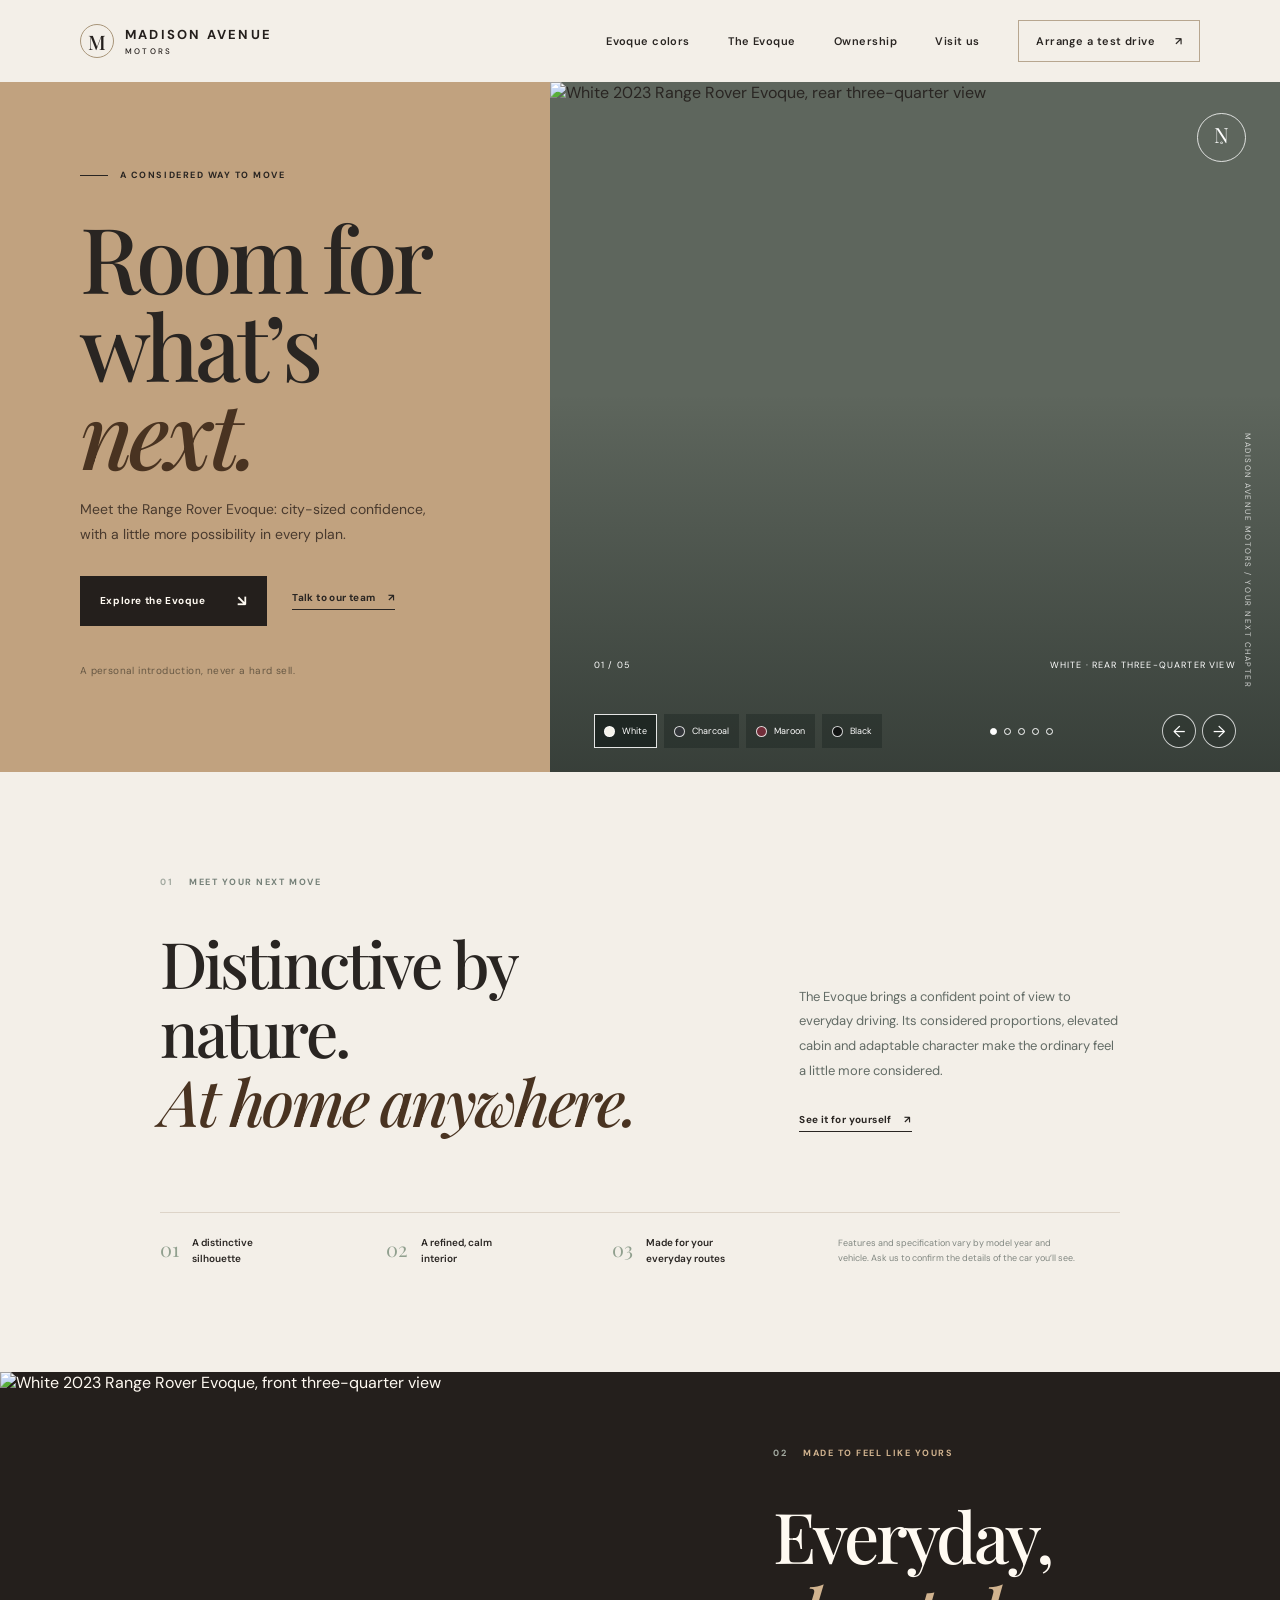
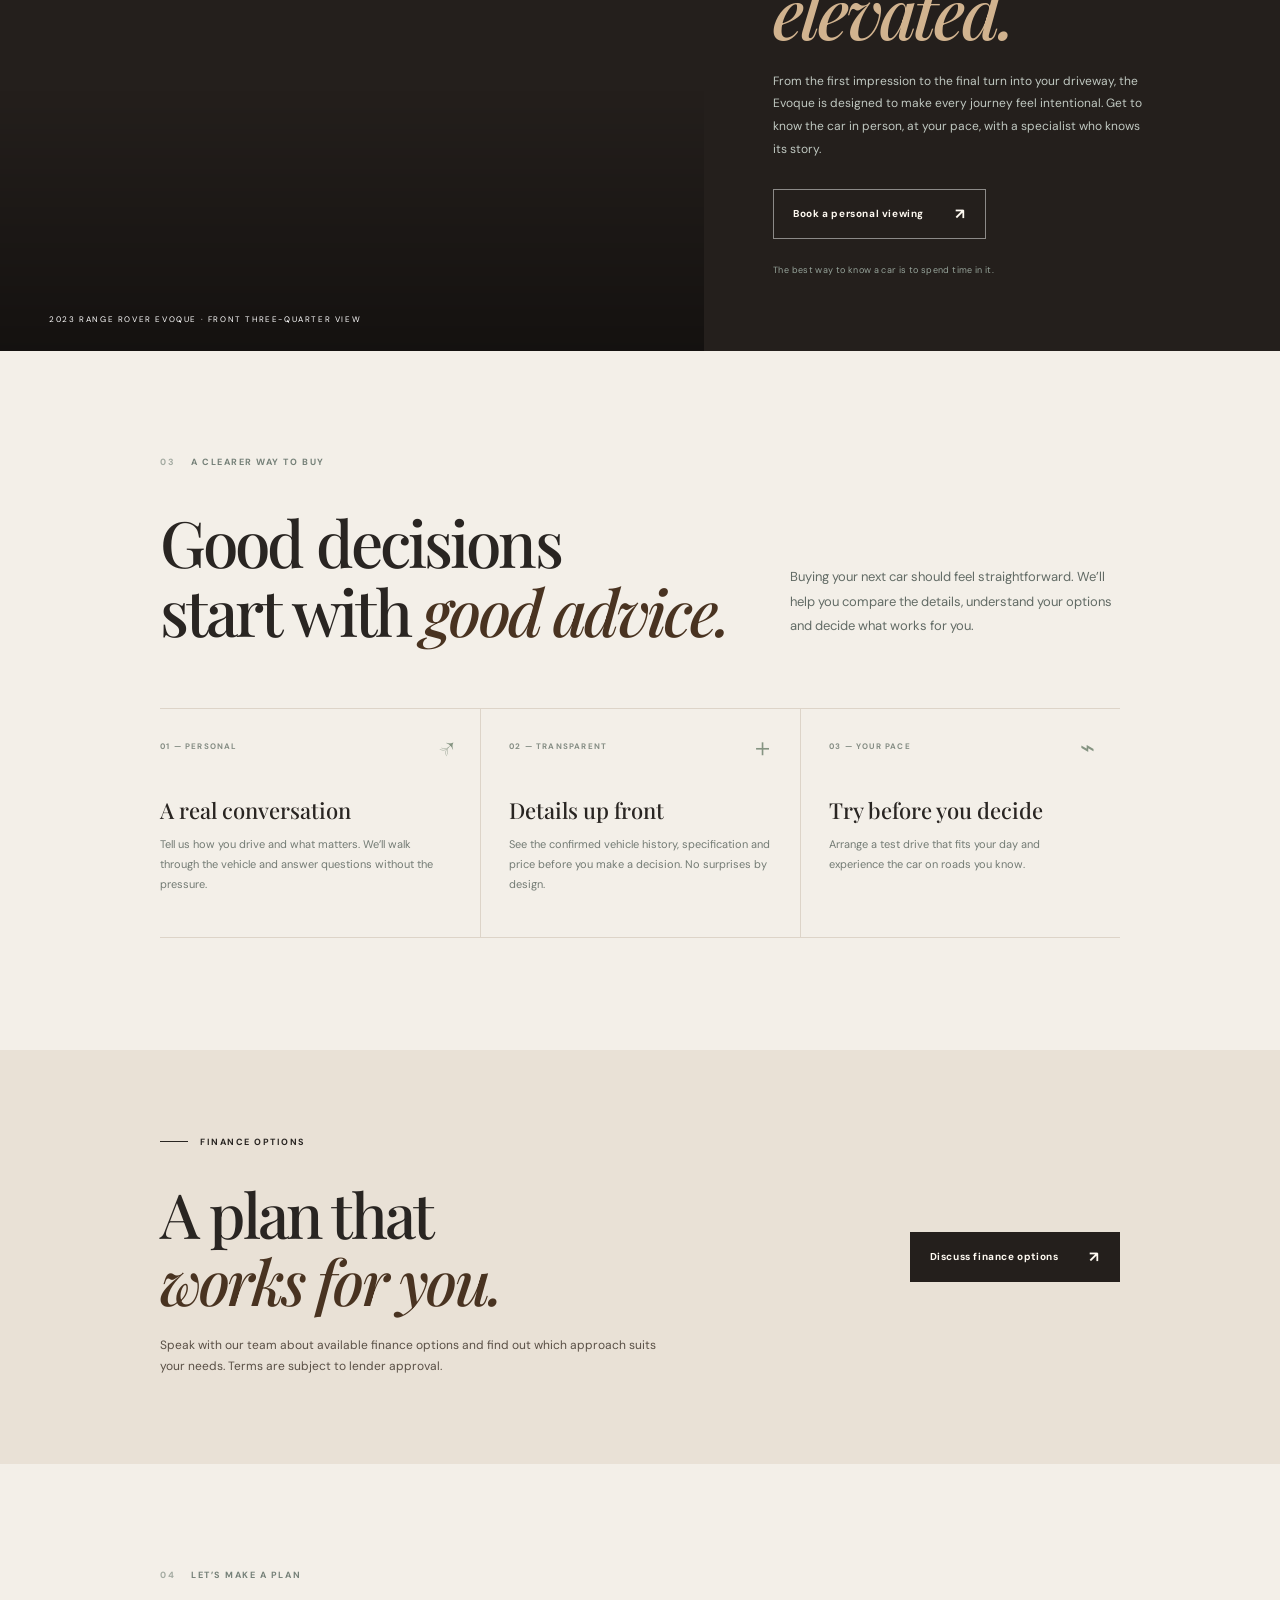
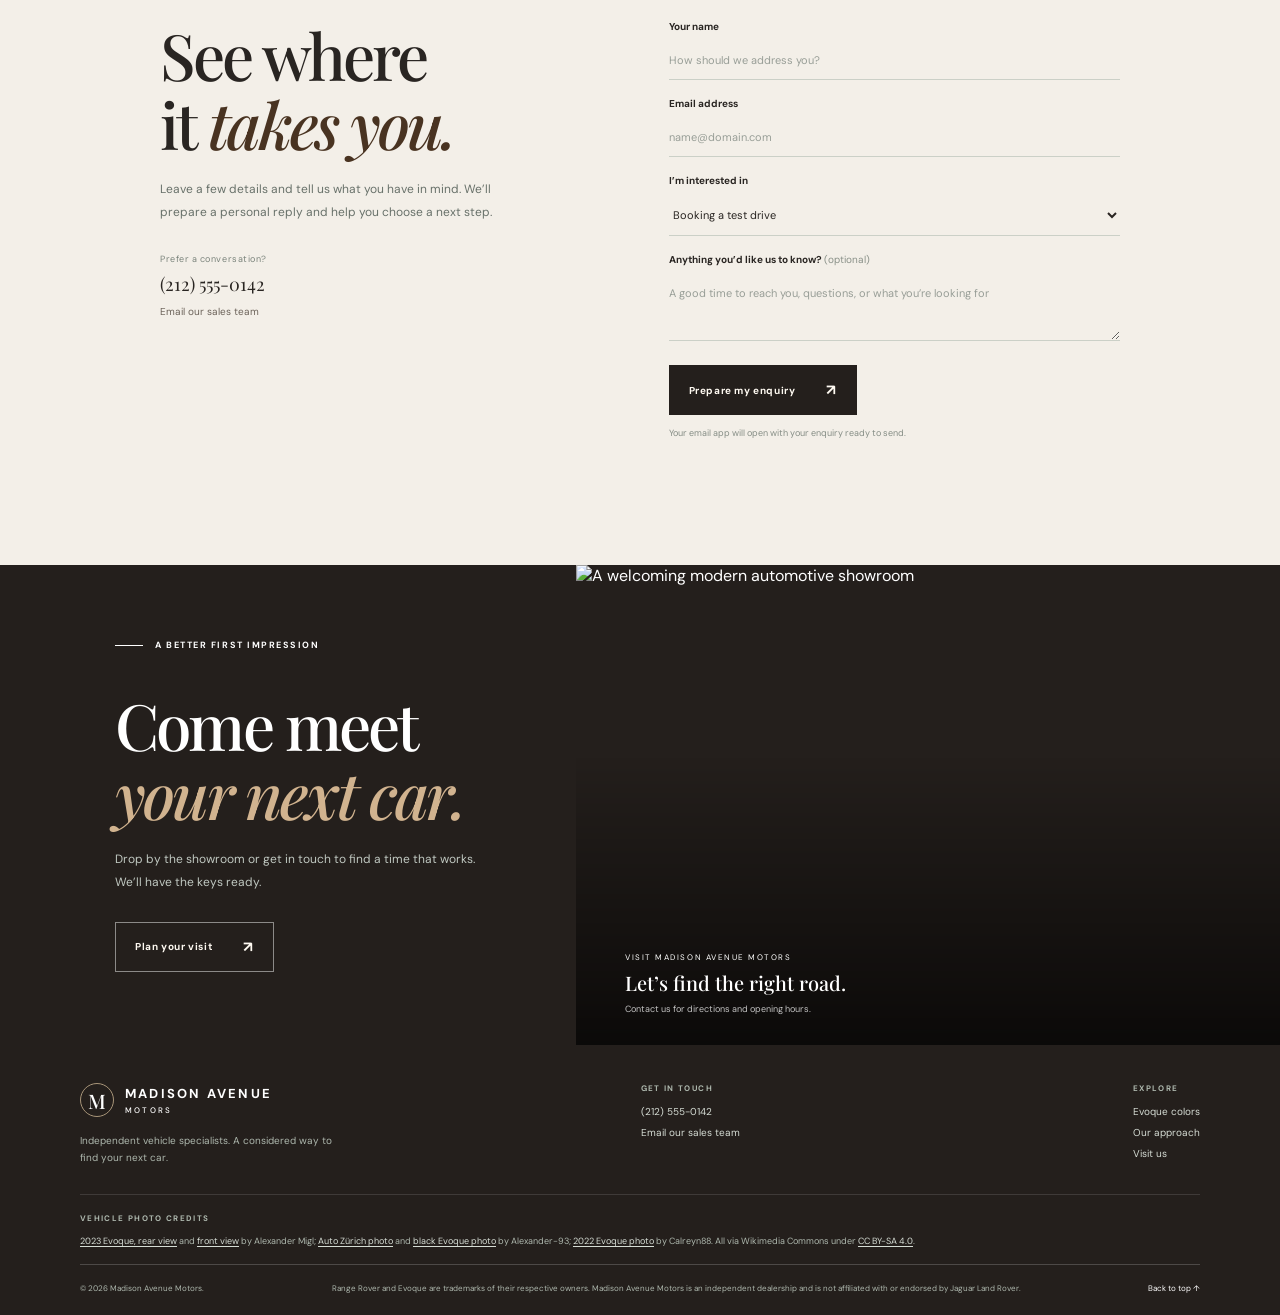
==== commit b2edaf4c: "Polish dealership website copy and layout Co-authored-by: Copilot <223556219+Copilot@users.noreply.g" ====
--- a/index.html
+++ b/index.html
@@ -26,7 +26,7 @@
         <span></span><span></span>
       </button>
       <nav class="primary-nav" id="primary-nav" aria-label="Main navigation">
-        <a href="inventory.html">Inventory</a>
+        <a href="inventory.html">Evoque colors</a>
         <a href="#the-evoque">The Evoque</a>
         <a href="#ownership">Ownership</a>
         <a href="#visit">Visit us</a>
@@ -46,7 +46,7 @@
           </div>
           <p class="hero-note">A personal introduction, never a hard sell.</p>
         </div>
-        <div class="hero-visual" aria-label="Illustrative SUV color preview" data-paint-preview="white">
+        <div class="hero-visual" aria-label="Range Rover Evoque photo gallery" data-paint-preview="white">
           <img
             class="gallery-image"
             src="https://thumb.wikimedia.org/wikipedia/commons/thumb/c/c4/2023_Range_Rover_Evoque_%28L551%29_IMG_3586.jpg/1920px-2023_Range_Rover_Evoque_%28L551%29_IMG_3586.jpg"
@@ -58,7 +58,7 @@
             fetchpriority="high">
           <div class="image-caption" aria-live="polite" aria-atomic="true">
             <span data-gallery-count>01 / 05</span>
-            <span data-gallery-caption>White · illustrative SUV preview</span>
+            <span data-gallery-caption>White · rear three-quarter view</span>
           </div>
           <div class="gallery-controls">
             <div class="paint-options" role="group" aria-label="Choose a paint preview">
@@ -82,9 +82,9 @@
             <div class="gallery-dots" role="group" aria-label="Choose a gallery photo">
               <button class="gallery-dot is-selected" type="button" data-slide="0" aria-label="White Evoque, rear view" aria-pressed="true"></button>
               <button class="gallery-dot" type="button" data-slide="1" aria-label="White Evoque, front view" aria-pressed="false"></button>
-              <button class="gallery-dot" type="button" data-slide="2" aria-label="Charcoal Evoque preview" aria-pressed="false"></button>
-              <button class="gallery-dot" type="button" data-slide="3" aria-label="Maroon Evoque preview" aria-pressed="false"></button>
-              <button class="gallery-dot" type="button" data-slide="4" aria-label="Black Evoque preview" aria-pressed="false"></button>
+              <button class="gallery-dot" type="button" data-slide="2" aria-label="Charcoal Evoque photo" aria-pressed="false"></button>
+              <button class="gallery-dot" type="button" data-slide="3" aria-label="Maroon Evoque photo" aria-pressed="false"></button>
+              <button class="gallery-dot" type="button" data-slide="4" aria-label="Black Evoque photo" aria-pressed="false"></button>
             </div>
             <div class="gallery-arrows">
               <button class="gallery-arrow" type="button" data-gallery-prev aria-label="Previous photo">←</button>
@@ -116,7 +116,7 @@
       <section class="vehicle-feature">
         <div class="feature-image">
           <img src="https://thumb.wikimedia.org/wikipedia/commons/thumb/e/e5/2023_Range_Rover_Evoque_%28L551%29_IMG_3588.jpg/1920px-2023_Range_Rover_Evoque_%28L551%29_IMG_3588.jpg" alt="White 2023 Range Rover Evoque, front three-quarter view" data-photo-author="Alexander Migl" data-photo-license="CC BY-SA 4.0" data-photo-source="https://commons.wikimedia.org/wiki/File:2023_Range_Rover_Evoque_(L551)_IMG_3588.jpg" loading="lazy">
-          <span class="photo-tag">ILLUSTRATIVE STOCK PHOTO · NOT AN EVOQUE</span>
+          <span class="photo-tag">2023 RANGE ROVER EVOQUE · FRONT THREE-QUARTER VIEW</span>
         </div>
         <div class="feature-copy">
           <div class="section-kicker section-kicker-light"><span>02</span><span>Made to feel like yours</span></div>
@@ -155,20 +155,13 @@
         </div>
       </section>
 
-      <section class="estimate-band" aria-labelledby="estimate-title">
-        <div>
-          <p class="eyebrow"><span class="eyebrow-line"></span> Start with a rough idea</p>
-          <h2 id="estimate-title">Make the numbers<br><em>feel more real.</em></h2>
-          <p class="estimate-copy">Adjust the example deposit to see an illustrative monthly payment. We’ll help you explore actual finance options in person.</p>
-        </div>
-        <div class="calculator" aria-label="Illustrative payment estimator">
-          <div class="estimate-price"><span>Example vehicle price</span><strong>$39,850</strong></div>
-          <label for="deposit-range">Example down payment <strong id="deposit-value">$4,000</strong></label>
-          <input id="deposit-range" type="range" min="0" max="12000" step="500" value="4000" aria-describedby="estimate-disclaimer">
-          <div class="range-labels"><span>$0</span><span>$12,000</span></div>
-          <div class="payment-output"><span>Estimated monthly*</span><strong id="monthly-payment" aria-live="polite">$742</strong><span class="payment-term">60 months · illustrative 8.9% APR</span></div>
-          <p class="estimate-disclaimer" id="estimate-disclaimer">*Example only, not an offer of credit. Actual price, terms, taxes and fees depend on the vehicle and lender. Ask us for a personalized quote.</p>
-        </div>
+      <section class="estimate-band finance-section" aria-labelledby="estimate-title">
+        <div class="finance-copy">
+          <p class="eyebrow"><span class="eyebrow-line"></span> Finance options</p>
+          <h2 id="estimate-title">A plan that<br><em>works for you.</em></h2>
+          <p class="estimate-copy">Speak with our team about available finance options and find out which approach suits your needs. Terms are subject to lender approval.</p>
+        </div>
+        <a class="button button-dark" href="#enquire">Discuss finance options <span aria-hidden="true">↗</span></a>
       </section>
 
       <section class="enquiry section-wrap" id="enquire">
@@ -178,7 +171,7 @@
             <h2>See where<br>it <em>takes you.</em></h2>
             <p>Leave a few details and tell us what you have in mind. We’ll prepare a personal reply and help you choose a next step.</p>
             <div class="contact-detail"><span>Prefer a conversation?</span><a href="tel:+12125550142">(212) 555-0142</a></div>
-            <p class="contact-placeholder"><a href="mailto:sales@madisonavenuemotors.example">sales@madisonavenuemotors.example</a> · Fictional concept contact details.</p>
+            <p class="contact-email"><a href="mailto:sales@madisonavenuemotors.example">Email our sales team</a></p>
           </div>
           <form class="enquiry-form" id="enquiry-form">
             <div class="form-row">
@@ -187,7 +180,7 @@
             </div>
             <div class="form-row">
               <label for="email">Email address</label>
-              <input id="email" name="email" type="email" autocomplete="email" placeholder="you@example.com" required>
+              <input id="email" name="email" type="email" autocomplete="email" placeholder="name@domain.com" required>
             </div>
             <div class="form-row">
               <label for="interest">I’m interested in</label>
@@ -203,7 +196,7 @@
               <textarea id="message" name="message" rows="3" placeholder="A good time to reach you, questions, or what you’re looking for"></textarea>
             </div>
             <button class="button button-dark form-submit" type="submit">Prepare my enquiry <span aria-hidden="true">↗</span></button>
-            <p class="form-privacy">Your email app will open with your enquiry ready to send. Nothing is sent or stored by this demo page.</p>
+            <p class="form-privacy">Your email app will open with your enquiry ready to send.</p>
             <p class="form-status" id="form-status" role="status" aria-live="polite"></p>
           </form>
         </div>
@@ -218,7 +211,7 @@
         </div>
         <div class="visit-image">
           <img src="https://images.unsplash.com/photo-1486262715619-67b85e0b08d3?auto=format&fit=crop&w=1400&q=85" alt="A welcoming modern automotive showroom" loading="lazy">
-          <div class="visit-address"><span>YOUR LOCAL SHOWROOM</span><strong>Let’s find the right road.</strong><span>Replace with your dealership address and opening hours.</span></div>
+          <div class="visit-address"><span>VISIT MADISON AVENUE MOTORS</span><strong>Let’s find the right road.</strong><span>Contact us for directions and opening hours.</span></div>
         </div>
       </section>
     </main>
@@ -235,18 +228,14 @@
         <div class="footer-contact">
           <span class="footer-heading">GET IN TOUCH</span>
           <a href="tel:+12125550142">(212) 555-0142</a>
-          <a href="mailto:sales@madisonavenuemotors.example">sales@madisonavenuemotors.example</a>
-          <span class="footer-placeholder">Fictional contact details for this concept.</span>
-        </div>
-        <div class="footer-social" role="group" aria-label="Social profiles coming soon">
-          <span class="footer-heading">FOLLOW ALONG</span>
-          <div class="footer-social-icons">
-            <span class="social-icon" role="img" aria-label="Instagram profile to be added" title="Instagram profile to be added"><svg viewBox="0 0 24 24" aria-hidden="true"><rect x="3.5" y="3.5" width="17" height="17" rx="5"></rect><circle cx="12" cy="12" r="4"></circle><circle class="social-icon-dot" cx="17.6" cy="6.7" r="1"></circle></svg></span>
-            <span class="social-icon" role="img" aria-label="Facebook profile to be added" title="Facebook profile to be added"><svg viewBox="0 0 24 24" aria-hidden="true"><path d="M13.5 20v-7h2.4l.4-2.8h-2.8V8.4c0-.8.3-1.4 1.4-1.4h1.5V4.5c-.3 0-1.2-.1-2.3-.1-2.3 0-3.8 1.4-3.8 3.9v1.9H8v2.8h2.3v7h3.2Z"></path></svg></span>
-            <span class="social-icon" role="img" aria-label="YouTube channel to be added" title="YouTube channel to be added"><svg viewBox="0 0 24 24" aria-hidden="true"><path d="M21 7.2a2.5 2.5 0 0 0-1.8-1.8C17.6 5 12 5 12 5s-5.6 0-7.2.4A2.5 2.5 0 0 0 3 7.2 26 26 0 0 0 2.6 12a26 26 0 0 0 .4 4.8 2.5 2.5 0 0 0 1.8 1.8C6.4 19 12 19 12 19s5.6 0 7.2-.4a2.5 2.5 0 0 0 1.8-1.8 26 26 0 0 0 .4-4.8 26 26 0 0 0-.4-4.8ZM10 15.2V8.8l5.5 3.2-5.5 3.2Z"></path></svg></span>
-          </div>
-          <span class="footer-placeholder">Social profiles coming soon.</span>
-        </div>
+          <a href="mailto:sales@madisonavenuemotors.example">Email our sales team</a>
+        </div>
+        <nav class="footer-contact" aria-label="Explore Madison Avenue Motors">
+          <span class="footer-heading">EXPLORE</span>
+          <a href="inventory.html">Evoque colors</a>
+          <a href="#ownership">Our approach</a>
+          <a href="#visit">Visit us</a>
+        </nav>
       </div>
       <div class="footer-photo-credits" aria-labelledby="photo-credits-heading">
         <span class="footer-heading" id="photo-credits-heading">VEHICLE PHOTO CREDITS</span>
@@ -257,7 +246,6 @@
         <span>Range Rover and Evoque are trademarks of their respective owners. Madison Avenue Motors is an independent dealership and is not affiliated with or endorsed by Jaguar Land Rover.</span>
         <a href="#top">Back to top ↑</a>
       </div>
-      <p class="demo-note">Website concept. Vehicle pricing, finance estimate, contact details and dealership information are illustrative; replace with verified business content before launch. Vehicle photography is credited above. Digital paint previews are illustrative and do not confirm dealership inventory.</p>
     </footer>
   </body>
 </html>
--- a/styles.css
+++ b/styles.css
@@ -123,22 +123,11 @@
 .ownership-card { transition: background .25s ease, transform .25s ease; }
 .ownership-card:hover { transform: translateY(-4px); background: rgba(255,255,255,.36); }
 
-.estimate-band { display: grid; grid-template-columns: 1fr .72fr; gap: 10%; align-items: center; padding: 86px 12.5%; background: var(--surface-alt); }
+.estimate-band { display: grid; grid-template-columns: 1fr auto; gap: 10%; align-items: center; padding: 86px 12.5%; background: var(--surface-alt); }
 .estimate-band h2 { margin-top: 33px; font-size: clamp(43px, 4.9vw, 62px); }
 .estimate-band h2 em { color: var(--accent); }
-.estimate-copy { max-width: 390px; margin: 20px 0 0; color: #69736b; font-size: 12px; line-height: 1.8; }
-.calculator { padding: 29px 30px 24px; background: var(--white); }
-.estimate-price { display: flex; align-items: center; justify-content: space-between; padding-bottom: 20px; border-bottom: 1px solid #e3e5de; }
-.estimate-price span, .calculator label, .payment-output > span:first-child { color: #68716b; font-size: 10px; }
-.estimate-price strong { font-family: var(--serif); font-size: 23px; font-weight: 500; }
-.calculator label { display: flex; justify-content: space-between; margin-top: 20px; }
-.calculator label strong { color: var(--ink); }
-input[type="range"] { width: 100%; margin: 19px 0 2px; accent-color: var(--accent); cursor: pointer; }
-.range-labels { display: flex; justify-content: space-between; color: #858d85; font-size: 9px; }
-.payment-output { display: grid; grid-template-columns: 1fr auto; align-items: center; margin-top: 19px; padding-top: 16px; border-top: 1px solid #e3e5de; }
-.payment-output strong { grid-row: span 2; font-family: var(--serif); font-size: 34px; font-weight: 500; }
-.payment-term { margin-top: 5px; color: #788078; font-size: 9px; }
-.estimate-disclaimer { margin: 17px 0 0; color: #838a83; font-size: 8px; line-height: 1.7; }
+.estimate-copy { max-width: 510px; margin: 20px 0 0; color: #594f45; font-size: 12px; line-height: 1.8; }
+.finance-section > .button { white-space: nowrap; }
 
 .enquiry { padding-top: 105px; padding-bottom: 108px; }
 .enquiry-layout { display: grid; grid-template-columns: .85fr 1fr; gap: 13%; margin-top: 39px; }
@@ -147,7 +136,9 @@
 .contact-detail span, .contact-detail a { display: block; }
 .contact-detail span { margin-bottom: 7px; color: #7a837b; font-size: 9px; letter-spacing: .06em; }
 .contact-detail a { text-decoration: none; font-family: var(--serif); font-size: 18px; }
-.enquiry-copy .contact-placeholder { margin-top: 6px; color: #959b94; font-size: 9px; }
+.enquiry-copy .contact-email { margin-top: 6px; color: #6b6259; font-size: 10px; }
+.enquiry-copy .contact-email a { text-decoration: none; }
+.enquiry-copy .contact-email a:hover { text-decoration: underline; text-underline-offset: 3px; }
 .enquiry-form { display: grid; gap: 17px; }
 .form-row { display: grid; gap: 8px; }
 .form-row label { font-size: 10px; font-weight: 700; }
@@ -179,22 +170,12 @@
 .footer-photo-credits a { color: #d6ddd5; text-underline-offset: 2px; }
 .footer-brand > p { max-width: 270px; margin: 15px 0 0; color: #aeb8ae; font-size: 10px; line-height: 1.7; }
 .footer-contact { display: grid; justify-items: start; gap: 8px; color: #d6ddd5; font-size: 10px; }
-.footer-contact a { text-decoration: none; }
-.footer-contact a:hover { text-decoration: underline; text-underline-offset: 3px; }
 .footer-heading { margin-bottom: 4px; color: #aeb8ae; font-size: 8px; font-weight: 700; letter-spacing: .17em; }
-.footer-placeholder, .footer-social-note { color: #849087; font-size: 8px; }
-.footer-social { display: grid; gap: 9px; justify-items: start; }
-.footer-social-icons { display: flex; gap: 9px; }
-.social-icon { display: grid; width: 31px; height: 31px; place-items: center; border: 1px solid rgba(255,255,255,.25); border-radius: 50%; color: #d6ddd5; }
-.social-icon svg { width: 15px; height: 15px; }
-.social-icon rect, .social-icon circle { fill: none; stroke: currentColor; stroke-width: 1.8; }
-.social-icon .social-icon-dot { fill: currentColor; stroke: none; }
-.social-icon path { fill: currentColor; }
+.footer-contact a { color: inherit; text-decoration: none; }
+.footer-contact a:hover { color: white; text-decoration: underline; text-underline-offset: 3px; }
 .footer-bottom { display: grid; grid-template-columns: auto 1fr auto; gap: 28px; align-items: center; padding-top: 17px; border-top: 1px solid rgba(255,255,255,.19); color: #aeb8ae; font-size: 8px; line-height: 1.7; }
 .footer-bottom > span:nth-child(2) { text-align: center; }
 .footer-bottom a { color: white; text-decoration: none; white-space: nowrap; }
-.site-footer .demo-note { margin: 12px 0 0; color: #849087; font-size: 8px; line-height: 1.6; }
-.site-footer .demo-note a { color: #d6ddd5; }
 
 .page-hero { position: relative; display: flex; min-height: 440px; align-items: center; padding: 74px 12.5%; overflow: hidden; background: var(--cognac); }
 .page-hero-inner { position: relative; z-index: 1; }
@@ -239,7 +220,7 @@
 .vehicle-card-bottom span { color: #727a73; font-size: 9px; }
 .vehicle-card-bottom strong { font-family: var(--serif); font-size: 21px; font-weight: 500; }
 .vehicle-card-copy .underlined-link { display: inline-block; margin-top: 17px; }
-.concept-notice { margin: 21px 0 0; color: #818881; font-size: 9px; line-height: 1.7; }
+.inventory-notice { margin: 21px 0 0; color: #665e55; font-size: 10px; line-height: 1.7; }
 .inventory-cta, .vehicle-detail-next { display: flex; min-height: 340px; flex-direction: column; align-items: flex-start; justify-content: center; padding: 60px 12.5%; background: var(--deep); color: var(--white); }
 .inventory-cta .eyebrow, .vehicle-detail-next .eyebrow { color: var(--accent-soft); }
 .inventory-cta h2, .vehicle-detail-next h2 { margin: 27px 0 12px; font-size: clamp(43px, 5vw, 61px); }
@@ -303,6 +284,9 @@
   .inventory-heading { align-items: flex-start; flex-direction: column; gap: 18px; }
   .vehicle-detail { grid-template-columns: 1fr 1fr; gap: 32px; padding-right: 5%; padding-left: 5%; }
   .vehicle-detail-image { min-height: 330px; }
+  .footer-main { grid-template-columns: 1fr 1fr; gap: 25px 30px; }
+  .footer-brand { grid-column: 1 / -1; }
+  .footer-contact { overflow-wrap: anywhere; }
 }
 @media (max-width: 640px) {
   html { scroll-padding-top: 70px; }
@@ -348,7 +332,6 @@
   .card-icon { top: 17px; right: 5px; }
   .estimate-band { grid-template-columns: 1fr; gap: 32px; padding: 65px 25px; }
   .estimate-band h2 { font-size: 45px; }
-  .calculator { padding: 23px 20px; }
   .enquiry { padding-top: 70px; padding-bottom: 72px; }
   .enquiry-layout { grid-template-columns: 1fr; gap: 32px; margin-top: 29px; }
   .enquiry-copy h2 { font-size: 52px; }
@@ -360,7 +343,6 @@
   .footer-main { grid-template-columns: 1fr 1fr; gap: 25px 18px; }
   .footer-brand { grid-column: 1 / -1; }
   .footer-contact { overflow-wrap: anywhere; }
-  .footer-social { justify-self: start; }
   .footer-bottom { grid-template-columns: 1fr auto; gap: 12px; }
   .footer-bottom > span:nth-child(2) { grid-row: 2; grid-column: 1 / -1; text-align: left; }
   .page-hero { min-height: 390px; padding: 58px 25px; }
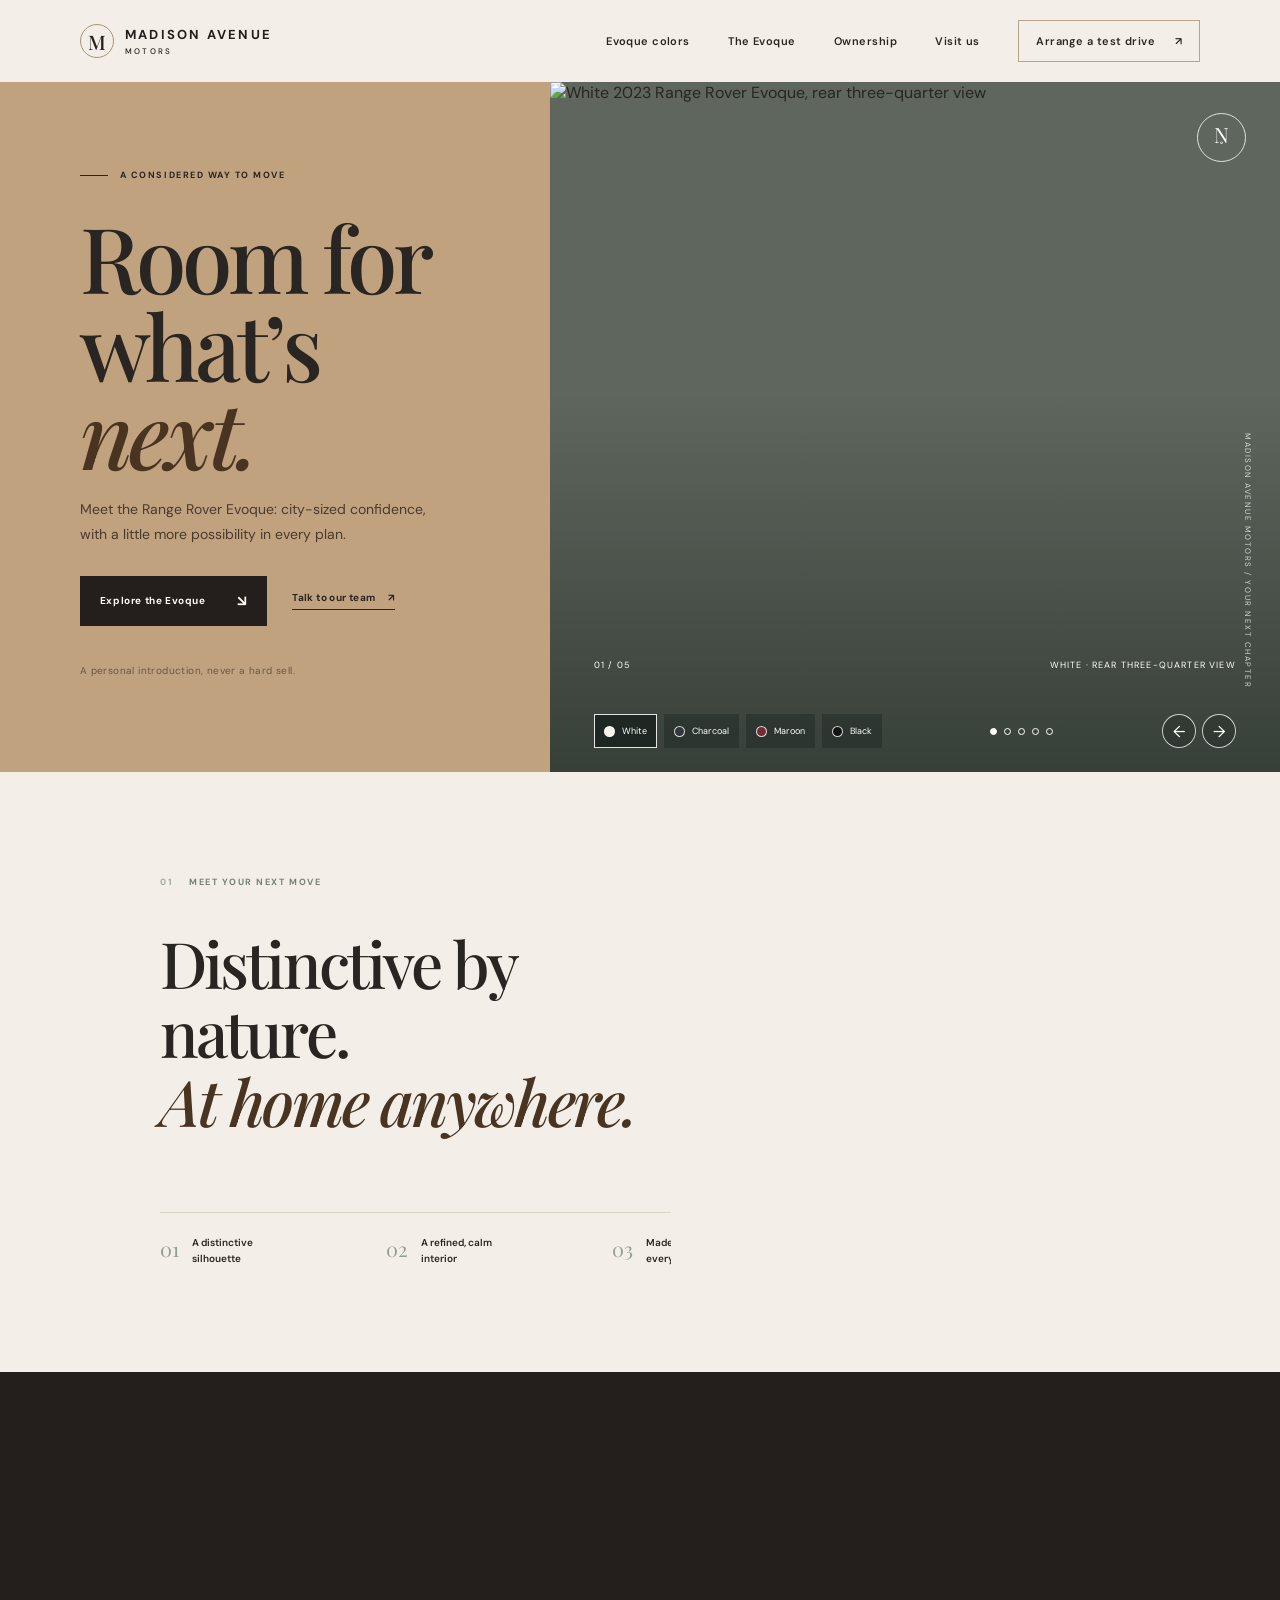
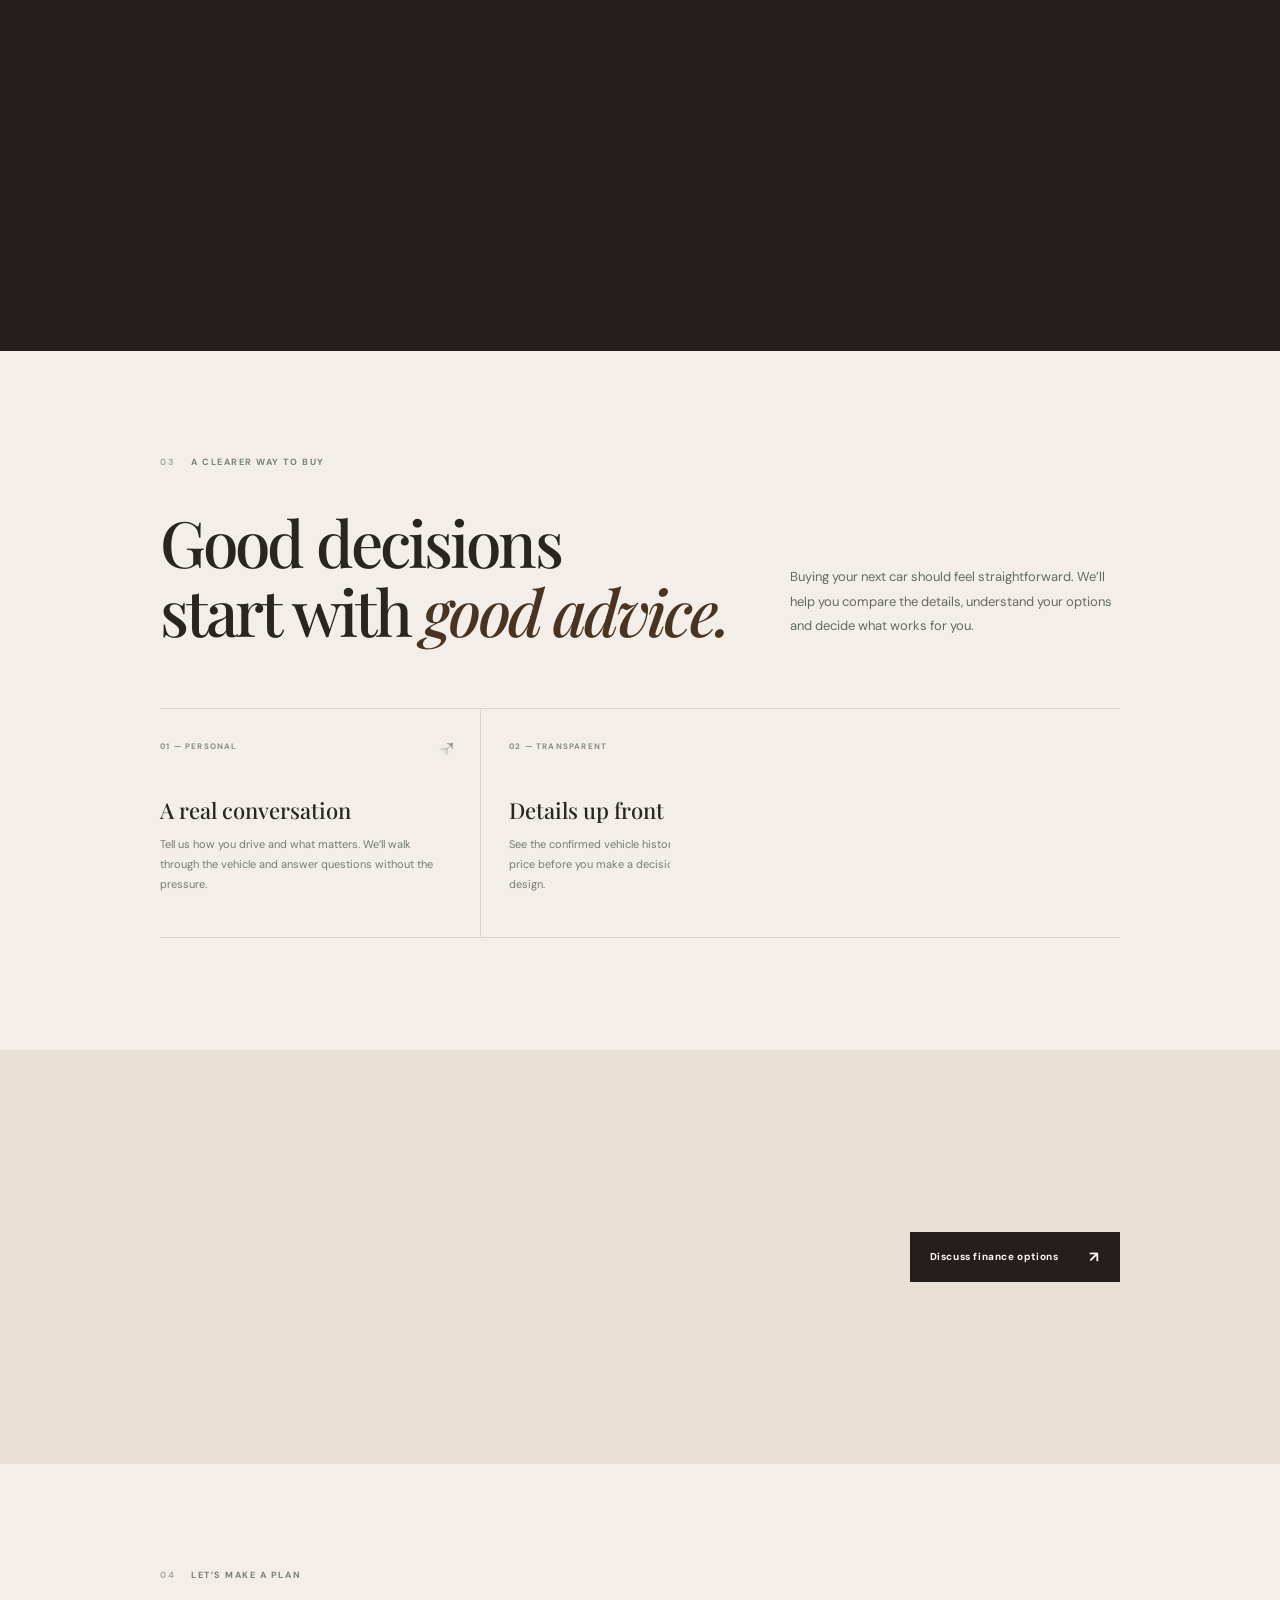
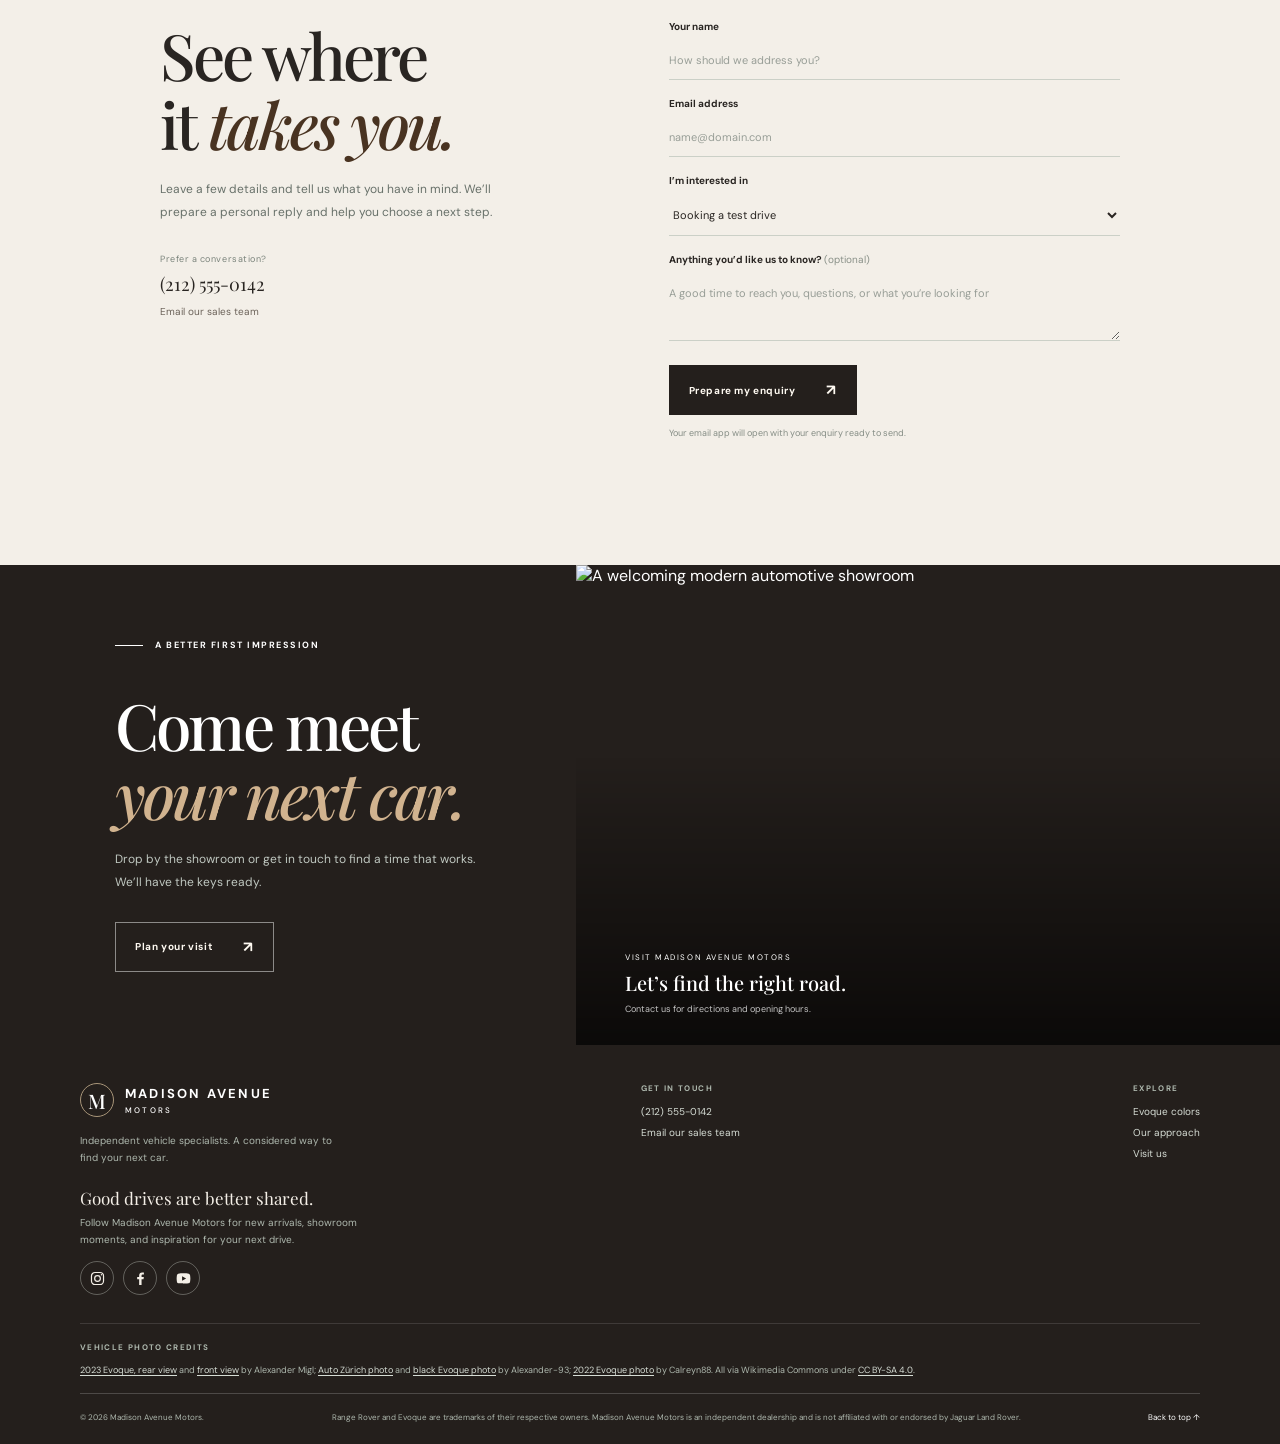
==== commit 1062de6a: "Revisions Co-authored-by: Copilot <223556219+Copilot@users.noreply.github.com>" ====
--- a/index.html
+++ b/index.html
@@ -224,6 +224,15 @@
             <span>MADISON AVENUE<span class="wordmark-sub">MOTORS</span></span>
           </a>
           <p>Independent vehicle specialists. A considered way to find your next car.</p>
+          <div class="social-connect">
+            <p class="social-title">Good drives are better shared.</p>
+            <p>Follow Madison Avenue Motors for new arrivals, showroom moments, and inspiration for your next drive.</p>
+            <ul class="social-icons" aria-label="Social media platforms">
+              <li><span class="sr-only">Instagram</span><svg viewBox="0 0 24 24" aria-hidden="true"><rect x="3.5" y="3.5" width="17" height="17" rx="5"></rect><circle cx="12" cy="12" r="4"></circle><circle class="social-icon-dot" cx="17.6" cy="6.6" r="1"></circle></svg></li>
+              <li><span class="sr-only">Facebook</span><svg viewBox="0 0 24 24" aria-hidden="true"><path d="M13.5 21v-8h2.8l.4-3.1h-3.2v-2c0-.9.3-1.5 1.6-1.5h1.7V3.6c-.3 0-1.3-.1-2.5-.1-2.5 0-4.2 1.5-4.2 4.3v2.1H7.3V13h2.8v8z"></path></svg></li>
+              <li><span class="sr-only">YouTube</span><svg viewBox="0 0 24 24" aria-hidden="true"><path d="M21.2 7.2a2.8 2.8 0 0 0-2-2C17.5 4.7 12 4.7 12 4.7s-5.5 0-7.2.5a2.8 2.8 0 0 0-2 2A29 29 0 0 0 2.3 12a29 29 0 0 0 .5 4.8 2.8 2.8 0 0 0 2 2c1.7.5 7.2.5 7.2.5s5.5 0 7.2-.5a2.8 2.8 0 0 0 2-2 29 29 0 0 0 .5-4.8 29 29 0 0 0-.5-4.8zM10 15.3V8.7l5.7 3.3z"></path></svg></li>
+            </ul>
+          </div>
         </div>
         <div class="footer-contact">
           <span class="footer-heading">GET IN TOUCH</span>
--- a/styles.css
+++ b/styles.css
@@ -169,6 +169,14 @@
 .footer-photo-credits p { margin: 6px 0 0; }
 .footer-photo-credits a { color: #d6ddd5; text-underline-offset: 2px; }
 .footer-brand > p { max-width: 270px; margin: 15px 0 0; color: #aeb8ae; font-size: 10px; line-height: 1.7; }
+.social-connect { max-width: 280px; margin-top: 21px; }
+.social-connect p { margin: 0; color: #aeb8ae; font-size: 10px; line-height: 1.7; }
+.social-connect .social-title { margin-bottom: 4px; color: #f4efe7; font-family: var(--serif); font-size: 17px; line-height: 1.35; }
+.social-icons { display: flex; gap: 9px; margin: 13px 0 0; padding: 0; list-style: none; }
+.social-icons li { display: grid; width: 34px; height: 34px; place-items: center; border: 1px solid rgba(214,221,213,.35); border-radius: 50%; color: #f4efe7; }
+.social-icons svg { width: 17px; height: 17px; fill: currentColor; }
+.social-icons li:first-child svg { fill: none; stroke: currentColor; stroke-width: 1.7; }
+.social-icons .social-icon-dot { fill: currentColor; stroke: none; }
 .footer-contact { display: grid; justify-items: start; gap: 8px; color: #d6ddd5; font-size: 10px; }
 .footer-heading { margin-bottom: 4px; color: #aeb8ae; font-size: 8px; font-weight: 700; letter-spacing: .17em; }
 .footer-contact a { color: inherit; text-decoration: none; }
